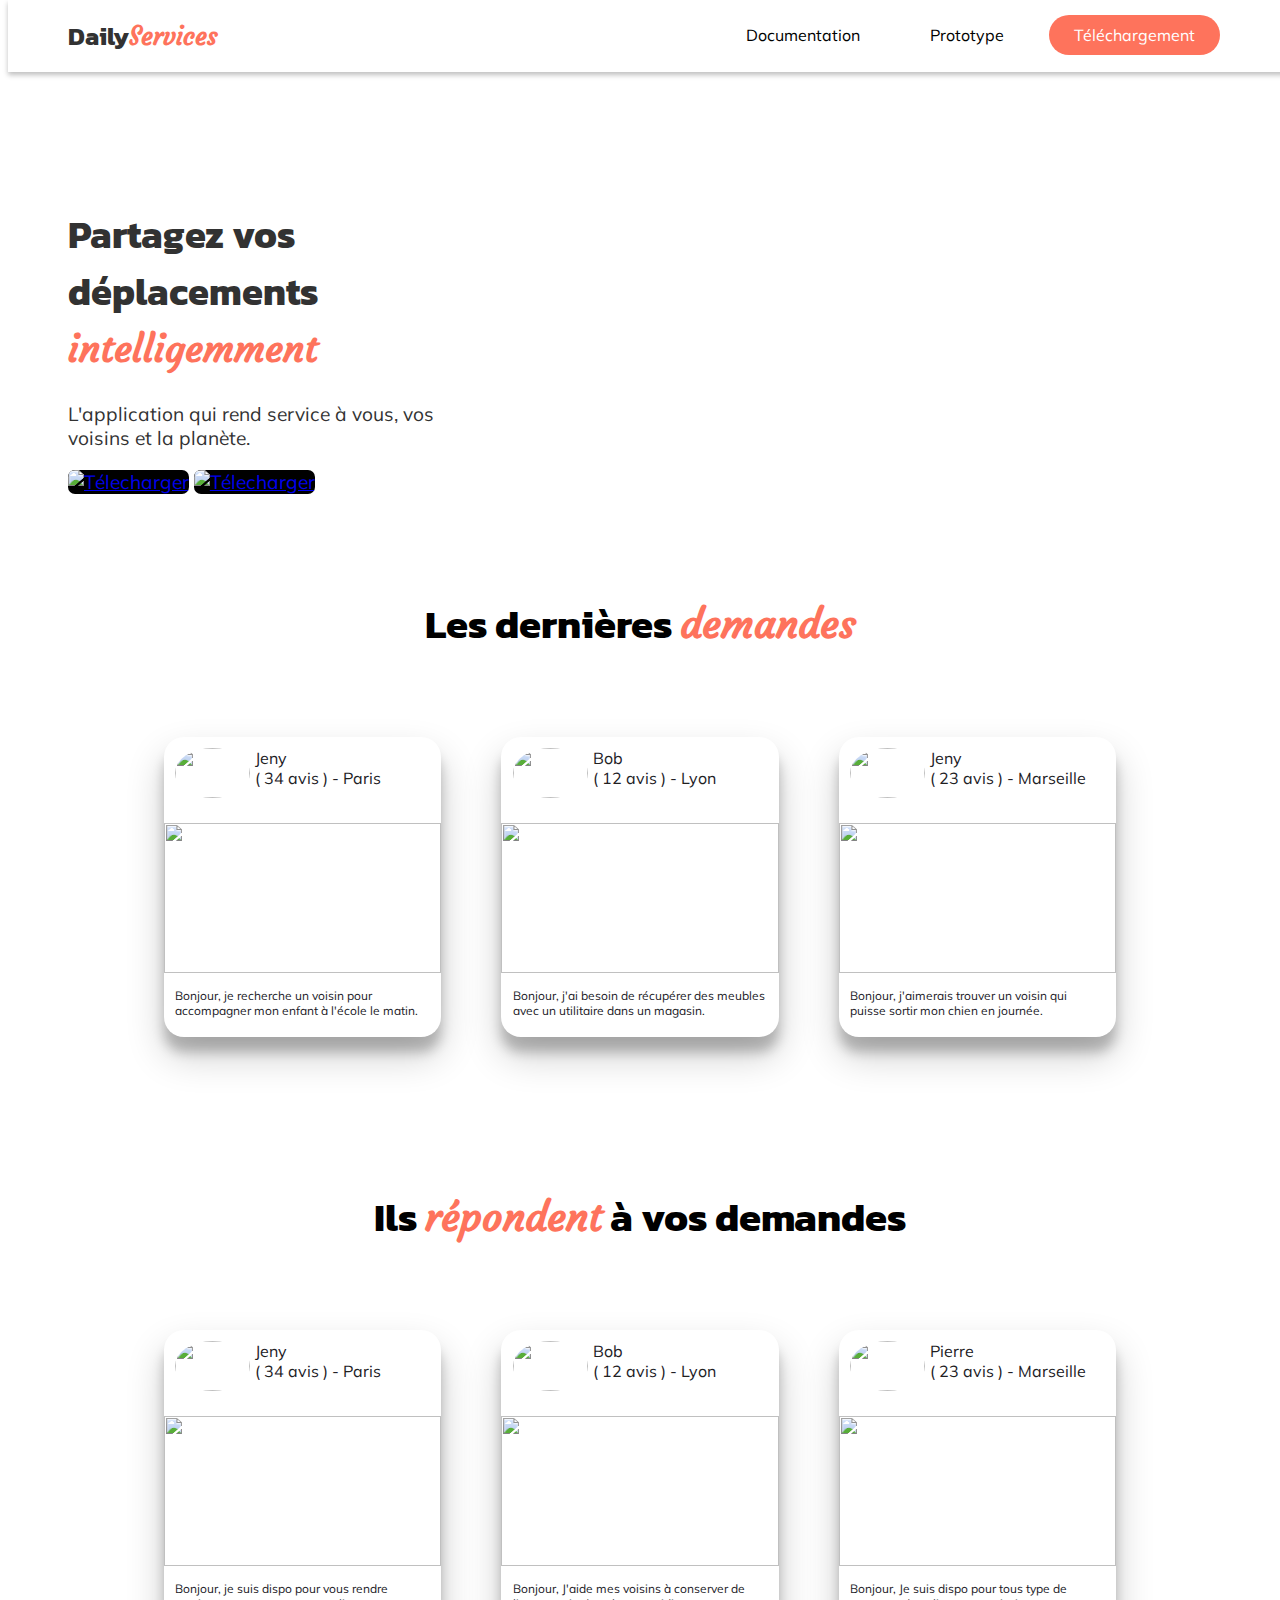
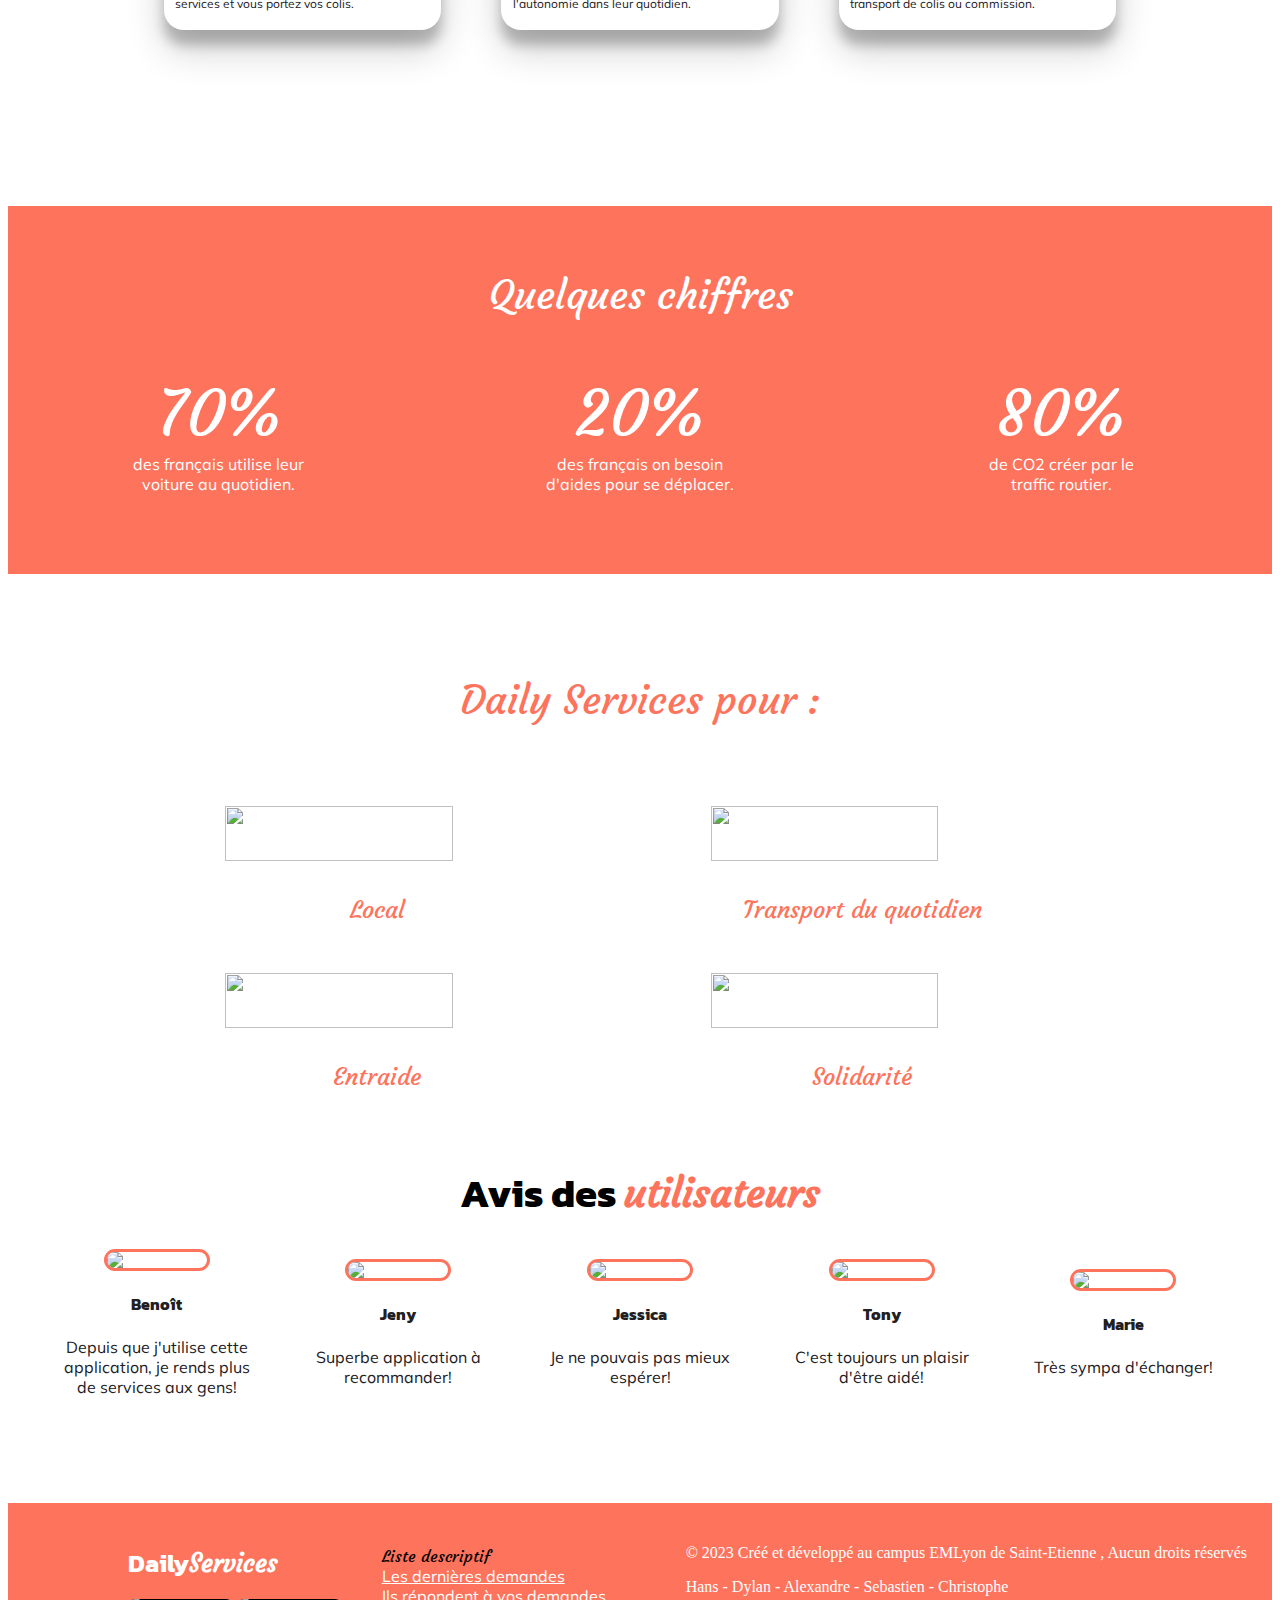
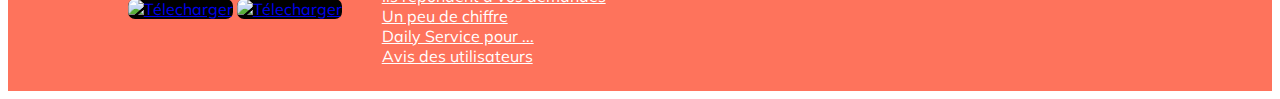
==== index.html @ e2944ffc "🏫🙏 Checkpoint ./index.css:50188835/112 ./index.html:50188835/27" ====
<!--
  Use this file to make your homepage


  To see the result of your doc.html:
  - click on "show live", it opens a new tab with your index.html ( with an url like https://dww-week3.glitch.me/ )
  - add "/doc.html" to the url (-> https://dww-week3.glitch.me/doc.html )

  OR

  Include a link to your documentation page like:
  <a href="doc.html">Link to your documentation</a>
-->

<!DOCTYPE html>
<html lang="fr">
  <head>
    <title>Daily Services Home</title>
    <meta charset="utf-8" />
    <meta http-equiv="X-UA-Compatible" content="IE=edge" />
    <meta name="viewport" content="width=device-width, initial-scale=1" />

    <style>
      @import url("https://fonts.googleapis.com/css2?family=Mulish:wght@300&display=swap");
    </style>
    <style>
      @import url("https://fonts.googleapis.com/css2?family=Courgette&display=swap");
    </style>
    <style>
      @import url("https://fonts.googleapis.com/css2?family=Kanit:wght@300&display=swap");
    </style>
    <link
      rel="stylesheet"
      href="https://cdnjs.cloudflare.com/ajax/libs/font-awesome/6.2.1/css/all.min.css"
      integrity="sha512-MV7K8+y+gLIBoVD59lQIYicR65iaqukzvf/nwasF0nqhPay5w/9lJmVM2hMDcnK1OnMGCdVK+iQrJ7lzPJQd1w=="
      crossorigin="anonymous"
      referrerpolicy="no-referrer"
    />
    <link
      rel="stylesheet"
      href="https://cdnjs.cloudflare.com/ajax/libs/normalize/8.0.0/normalize.min.css"
    />

    <link rel="stylesheet" href="index.css" />
  </head>

  <body>
    <!--header-->
    <header>
      <nav>
        <div class="profile">
          <a href="/index.html" style="text-decoration: none"
            ><h1 style="font-size: 25px">Daily<span>Services</span></h1></a
          >

          <ul class="ulNav">
            <li>
              <a href="/doc.html">Documentation</a>
            </li>
            <li>
              <a
                href="https://www.figma.com/proto/68Yzlzo0kGG8xwgMlSQj3Q/DailyServices---Rasmoquettes?node-id=1429%3A2788&scaling=scale-down&page-id=1427%3A2787"
                >Prototype</a
              >
            </li>
            <li>
              <a
                href="https://play.google.com/store/apps?hl=fr&gl=US"
                class="download"
                >Téléchargement
              </a>
            </li>
          </ul>
        </div>
      </nav>
    </header>
    <!-- Section 1 Présentation Hero  fait par Dylan-->
    <section id="hero">
      <div class="text-hero">
        <h1>Partagez vos déplacements <span>intelligemment</span></h1>
        <p>L'application qui rend service à vous, vos voisins et la planète.</p>

        <a href="https://play.google.com/store/apps?hl=fr&gl=US" class="stores"
          ><img
            src="https://cdn.glitch.global/5575e1a1-f657-4263-85c0-d633ac39a201/app_store_fr.svg?v=1675085943250"
            alt="Télecharger"
        /></a>
        <a href="https://play.google.com/store/apps?hl=fr&gl=US" class="stores"
          ><img
            src="https://cdn.glitch.global/5575e1a1-f657-4263-85c0-d633ac39a201/google_play_fr.svg?v=1675086046990"
            alt="Télecharger"
        /></a>
      </div>
      <img
        src="https://cdn.glitch.global/5575e1a1-f657-4263-85c0-d633ac39a201/7197526.jpg?v=1674660651668"
        class="image-hero"
      />
    </section>

    <div class="content-page">
      <!-- Section demande / reponse fait par --------------------------------------------Hans-->
      <section class="cards" id="section-one">
        <h2>Les dernières <span>demandes</span></h2>

        <div class="container">
          <article>
            <div class="profil">
              <div class="photo">
                <img
                  src="https://cdn.glitch.global/5575e1a1-f657-4263-85c0-d633ac39a201/avatacxxccr.png?v=1674590932626"
                />
              </div>

              <div class="avis">
                <p>Jeny</p>
                <div>
                  <i class="fa-solid fa-star"></i>
                  <i class="fa-solid fa-star"></i>
                  <i class="fa-solid fa-star"></i>
                  <i class="fa-solid fa-star"></i>
                  <i class="fa-solid fa-star-half-stroke"></i>
                </div>
                <p>( 34 avis ) - Paris</p>
              </div>
            </div>
            <div class="image">
              <img
                src="https://cdn.glitch.global/5575e1a1-f657-4263-85c0-d633ac39a201/christian-bowen-3JqVQsShG28-unsplash.jpg?v=1674571452175"
              />
              <p>
                Bonjour, je recherche un voisin pour accompagner mon enfant à
                l'école le matin.
              </p>
            </div>
          </article>

          <article>
            <div class="profil">
              <div class="photo">
                <img
                  src="https://cdn.glitch.global/5575e1a1-f657-4263-85c0-d633ac39a201/avac%20ctar.png?v=1674590092100"
                />
              </div>

              <div class="avis">
                <p>Bob</p>
                <div>
                  <i class="fa-solid fa-star"></i>
                  <i class="fa-solid fa-star"></i>
                  <i class="fa-solid fa-star"></i>
                  <i class="fa-solid fa-star"></i>
                  <i class="fa-solid fa-star-half-stroke"></i>
                </div>
                <p>( 12 avis ) - Lyon</p>
              </div>
            </div>
            <div class="image">
              <img
                src="https://cdn.glitch.global/5575e1a1-f657-4263-85c0-d633ac39a201/prime-press-photo-3q0kuKG5HfM-unsplash.jpg?v=1674571508155"
              />
              <p>
                Bonjour, j'ai besoin de récupérer des meubles avec un utilitaire
                dans un magasin.
              </p>
            </div>
          </article>

          <article>
            <div class="profil">
              <div class="photo">
                <img
                  src="https://cdn.glitch.global/5575e1a1-f657-4263-85c0-d633ac39a201/xcxcx.png?v=1674590176650"
                />
              </div>
              <div class="avis">
                <p>Jeny</p>
                <div>
                  <i class="fa-solid fa-star"></i>
                  <i class="fa-solid fa-star"></i>
                  <i class="fa-solid fa-star"></i>
                  <i class="fa-solid fa-star"></i>
                  <i class="fa-solid fa-star-half-stroke"></i>
                </div>
                <p>( 23 avis ) - Marseille</p>
              </div>
            </div>
            <div class="image">
              <img
                src="https://cdn.glitch.global/5575e1a1-f657-4263-85c0-d633ac39a201/robert-eklund-dv_R483YAQs-unsplash.jpg?v=1674651016677"
              />
              <p>
                Bonjour, j'aimerais trouver un voisin qui puisse sortir mon
                chien en journée.
              </p>
            </div>
          </article>
        </div>
      </section>
      <section class="cards" id="section-two">
        <h2>Ils <span>répondent</span> à vos demandes</h2>

        <div class="container">
          <article>
            <div class="profil">
              <div class="photo">
                <img
                  src="https://cdn.glitch.global/5575e1a1-f657-4263-85c0-d633ac39a201/avatar.png?v=1674590118182"
                />
              </div>

              <div class="avis">
                <p>Jeny</p>
                <div>
                  <i class="fa-solid fa-star"></i>
                  <i class="fa-solid fa-star"></i>
                  <i class="fa-solid fa-star"></i>
                  <i class="fa-solid fa-star"></i>
                  <i class="fa-solid fa-star-half-stroke"></i>
                </div>
                <p>( 34 avis ) - Paris</p>
              </div>
            </div>
            <div class="image">
              <img
                src="https://cdn.glitch.global/5575e1a1-f657-4263-85c0-d633ac39a201/victoria-kubiaki-t0Aio60jD4Q-unsplash.jpg?v=1674571812644"
              />
              <p>
                Bonjour, je suis dispo pour vous rendre services et vous portez
                vos colis.
              </p>
            </div>
          </article>

          <article>
            <div class="profil">
              <div class="photo">
                <img
                  src="https://cdn.glitch.global/5575e1a1-f657-4263-85c0-d633ac39a201/xcxcxccx.png?v=1674590094779"
                />
              </div>

              <div class="avis">
                <p>Bob</p>
                <div>
                  <i class="fa-solid fa-star"></i>
                  <i class="fa-solid fa-star"></i>
                  <i class="fa-solid fa-star"></i>
                  <i class="fa-solid fa-star"></i>
                  <i class="fa-solid fa-star-half-stroke"></i>
                </div>
                <p>( 12 avis ) - Lyon</p>
              </div>
            </div>
            <div class="image">
              <img
                src="https://cdn.glitch.global/5575e1a1-f657-4263-85c0-d633ac39a201/georg-arthur-pflueger-TeWwYARfcM4-unsplash.jpg?v=1674571474005"
              />
              <p>
                Bonjour, J'aide mes voisins à conserver de l'autonomie dans leur
                quotidien.
              </p>
            </div>
          </article>

          <article>
            <div class="profil">
              <div class="photo">
                <img
                  src="https://cdn.glitch.global/5575e1a1-f657-4263-85c0-d633ac39a201/avatqqar.png?v=1674573005610"
                />
              </div>
              <div class="avis">
                <p>Pierre</p>
                <div>
                  <i class="fa-solid fa-star"></i>
                  <i class="fa-solid fa-star"></i>
                  <i class="fa-solid fa-star"></i>
                  <i class="fa-solid fa-star"></i>
                  <i class="fa-solid fa-star-half-stroke"></i>
                </div>
                <p>( 23 avis ) - Marseille</p>
              </div>
            </div>
            <div class="image">
              <img
                src="https://cdn.glitch.global/5575e1a1-f657-4263-85c0-d633ac39a201/alexander-simonsen-44al1GlFVxo-unsplash.jpg?v=1674571465936"
              />
              <p>
                Bonjour, Je suis dispo pour tous type de transport de colis ou
                commission.
              </p>
            </div>
          </article>
        </div>
      </section>
    </div>
    <!-- Section demande / reponse fait par --------------------------------------------Hans-->
    <!-------------------------------  section  Alexandre ------------------------------------------->
     <section id="chiffre" class="chiffre1">
      <span class="spanCourgette">Quelques chiffres</span>
      <div>
        <article class="article articleVoiture">
          <p class="paraAlex">
            <span class="spanNumber">70%</span><br />
            des français utilise leur voiture au quotidien.
          </p>
        </article>
        <article class="article articleAide">
          <p class="paraAlex2">
            <span class="spanNumber">20%</span><br />des français on besoin
            d'aides pour se déplacer.
          </p>
        </article>
        <article class="article articlePollution">
          <p class="paraAlex3">
            <span class="spanNumber"> 80%</span><br />de CO2 créer par le
            traffic routier.
          </p>
        </article>
      </div>
    </section>
   
    <div class="content-page">
       <section id="benefice">
        <span class="dailyServicePour">Daily Services pour :</span>
        
            <article class="beneArticle localArticle">
                <img
                  class="local"
                  src="https://cdn.glitch.global/5575e1a1-f657-4263-85c0-d633ac39a201/undraw_small_town_re_7mcn.svg?v=1675088574273"
                />
                <span class="spanCourgette2">Local</span>
              </article>
          
         
          <article class="beneArticle covoitArticle">
            <img
              class="deplacement"
              src="https://cdn.glitch.global/5575e1a1-f657-4263-85c0-d633ac39a201/undraw_delivery_truck_vt6p.svg?v=1675088576509"
            />
            <span class="spanCourgette2">Transport du quotidien</span>
          </article>

          <article class="beneArticle entraideArticle">
              <img
                class="entraide"
                src="https://cdn.glitch.global/5575e1a1-f657-4263-85c0-d633ac39a201/undraw_collaborators_re_hont.svg?v=1675088567354"
              />
              <span class="spanCourgette2">Entraide</span>
            </article>
          <article class="beneArticle jspArticle">
            <img
              class="solidarite"
              src="https://cdn.glitch.global/5575e1a1-f657-4263-85c0-d633ac39a201/undraw_family_vg76.svg?v=1675088579938"
            />
            <span class="spanCourgette2 solidarity">Solidarité</span>
          </article>
     
          
      </section>
    </div>
      <!--  <div class="chiffre">
        <ul class="slider">
          <li class="item_actif">
            <figure class="chiffre">
              <p class="porcentage7">70%<br>Nombre d'adulte français qui utilise leur voiture au quotidien.
        </p>
              <figcaption>
                <div class="items">
        
        
                </div></figcaption>
            </figure>
          </li>
          <article>
          <li>
            <figure>
              <p class="pourcentage2">20%</p>
              <figcaption>
                <div class="items">
         <p>Français adulte on besoin<br> d'aides pour ce déplacer</p>
                </div></figcaption>
            </figure>
          </li>
          </article>
          <li>
            <figure>
             <p class="pourcentage8">80%</p>
              <figcaption>
                <div class="items">
        <p>Pourcentage du gaz à effet de serre<br> créer par le traffic routier.</p>
                </div></figcaption>
            </figure>
          </li>
        </ul>
      </div>    -->

      <!------------------------------- The End of the section Alexandre -------------------------------------->

      <!-- Section avis utilisateur fait part sebastien-->
      <section id="avisUtilisateurs" class="cards">
        <h2 style="margin: auto">Avis des <span>utilisateurs</span></h2>
        <article style="display: flex; justify-content: center">
          <div class="taille">
            <img
              style="
                border: 3px solid var(--color-1);
                display: block;
                margin: auto;
                border-radius: 100px;
                width: 100px;
              "
              src="https://secure.gravatar.com/avatar/ec4eb658d2496583c0018b5dcde26e34?s=200&d=mm&r=g"
            />
            <h4>Benoît</h4>
            <div style="display: inline">
              <i class="fa-regular fa-star"></i>
              <i class="fa-regular fa-star"></i>
              <i class="fa-regular fa-star"></i>
              <i class="fa-regular fa-star"></i>
              <i class="fa-regular fa-star"></i>
            </div>
            <p>
              Depuis que j'utilise cette application, je rends plus de services
              aux gens!
            </p>
          </div>

          <div class="taille">
            <img
              style="
                border: 3px solid var(--color-1);
                display: block;
                margin: auto;
                border-radius: 100px;
                width: 100px;
              "
              src="https://cdn.glitch.global/5575e1a1-f657-4263-85c0-d633ac39a201/elma-meling-large.jpg?v=1674638325696"
            />
            <!-- sebastien: les balises i sont des font awesome pour faire les étoiles-->

            <h4>Jeny</h4>
            <div style="display: inline">
              <i class="fa-solid fa-star"></i>
              <i class="fa-solid fa-star"></i>
              <i class="fa-solid fa-star"></i>
              <i class="fa-solid fa-star"></i>
              <i class="fa-solid fa-star"></i>
            </div>
            <p>Superbe application à recommander!</p>
          </div>

          <div class="taille">
            <img
              style="
                border: 3px solid var(--color-1);
                display: block;
                margin: auto;
                border-radius: 100px;
                width: 100px;
              "
              src="https://cdn.glitch.global/5575e1a1-f657-4263-85c0-d633ac39a201/oflia-viana-large.jpg?v=1674638321803"
            />

            <h4>Jessica</h4>
            <div style="display: inline">
              <i class="fa-solid fa-star"></i>
              <i class="fa-solid fa-star"></i>
              <i class="fa-solid fa-star"></i>
              <i class="fa-solid fa-star"></i>
              <i class="fa-solid fa-star-half-stroke"></i>
            </div>
            <p>Je ne pouvais pas mieux espérer!</p>
          </div>

          <div class="taille">
            <img
              style="
                border: 3px solid var(--color-1);
                display: block;
                margin: auto;
                border-radius: 100px;
                width: 100px;
              "
              src="https://cdn.glitch.global/5575e1a1-f657-4263-85c0-d633ac39a201/bill-chapman-large.jpg?v=1674638310002"
            />

            <h4>Tony</h4>
            <div style="display: inline">
              <i class="fa-solid fa-star"></i>
              <i class="fa-solid fa-star"></i>
              <i class="fa-solid fa-star"></i>
              <i class="fa-solid fa-star"></i>
              <i class="fa-solid fa-star-half-stroke"></i>
            </div>

            <p>C'est toujours un plaisir d'être aidé!</p>
          </div>

          <div class="taille">
            <img
              style="
                border: 3px solid var(--color-1);
                display: block;
                margin: auto;
                border-radius: 100px;
                width: 100px;
              "
              src="https://cdn.glitch.global/5575e1a1-f657-4263-85c0-d633ac39a201/andrea-mller-large.jpg?v=1674638332615"
            />

            <h4>Marie</h4>
            <div style="display: inline">
              <i class="fa-solid fa-star"></i>
              <i class="fa-solid fa-star"></i>
              <i class="fa-solid fa-star"></i>
              <i class="fa-solid fa-star"></i>
              <i class="fa-regular fa-star"></i>
            </div>

            <p>Très sympa d'échanger!</p>
          </div>
        </article>
      </section>
    
    <!---------------------------fin----------------->
    <!-- Footer ------------------------------------------------------------------Christophe-->

    <footer>
      <div class="box">
        <h1 style="font-size: 25px">Daily<span style="color:white;">Services</span></h1>
        <p>
          <a
            href="https://play.google.com/store/apps?hl=fr&gl=US"
            class="stores"
            ><img
              src="https://cdn.glitch.global/5575e1a1-f657-4263-85c0-d633ac39a201/app_store_fr.svg?v=1675085943250"
              alt="Télecharger"
          /></a>
          <a
            href="https://play.google.com/store/apps?hl=fr&gl=US"
            class="stores"
            ><img
              src="https://cdn.glitch.global/5575e1a1-f657-4263-85c0-d633ac39a201/google_play_fr.svg?v=1675086046990"
              alt="Télecharger"
          /></a>
        </p>
      </div>
      <div class="box">
        <ul class="list-footer">
          <li><span style="color: black">Liste descriptif</span></li>
          <a href="#section-one"><li>Les dernières demandes</li></a>
          <a href="#section-two"><li>Ils répondent à vos demandes</li></a>
          <a href="#chiffre"><li>Un peu de chiffre</li></a>
          <a href="#benefice"><li>Daily Service pour ...</li></a>
          <a href="#avisUtilisateurs"><li>Avis des utilisateurs</li></a>
        </ul>
      </div>
      <div class="box">
        <ul>
          <li style="text-align: right">
            © 2023 Créé et développé au campus EMLyon de Saint-Etienne , Aucun
            droits réservés
          </li>
        </ul>
        <ul>
          <li>Hans - Dylan - Alexandre - Sebastien - Christophe</li>
          <ul />
        </ul>
      </div>
    </footer>
  </body>
</html>
---- index.css ----
/* --------------------------------------------------------- Element design */

:root {
  --font-1: "Mulish", sans-serif; /* Texte*/
  --font-2: "Kanit", sans-serif; /* Title*/
  --font-3: "Courgette", cursive; /* Span*/

  --color-1: #fe735c; /* rose */
  --color-2: #dcdcf4; /* Gris */
  --color-3: #ffffff; /* Blanc */
  --color-4: #21201f; /* Noir */
}

/*--------------------------------------------------------------------------------Dylan Header et HERO --------*/

span {
  font-family: var(--font-3);
  color: var(--color-1);
}

p,
a {
  font-family: var(--font-1);
}
h1,
h2,
h3,
h4,
h5,
h6 {
  font-family: var(--font-2);
}

h2 {
  font-size: 2.5em;
}

/*---------------------------------------------------------------------------------------------Font--------*/

header {
  display: flex;
  z-index: 10;
  box-shadow: 0px 3px 5px rgb(0, 0, 0, 0.25);
  position: fixed;
  top: 0px;
  width: 100%;
}
nav {
  display: flex;
  width: 100%;
  text-align: center;
  flex-wrap: wrap;
  justify-content: space-between;
  align-items: center;
  background-color: white;
}
.profile {
  display: flex;
  align-items: center;
}
.profile h1 {
  font-weight: bold;
  margin-left: 60px;
  color: rgb(50, 50, 50, 1);
  text-decoration: none;
}
li a {
  color: black;
  background-color: white;
  padding: 10px 25px;
  border-radius: 30px;
  text-decoration: none;
}
li a:hover {
  color: var(--color-1);
}
.download {
  color: white;
  transition: all 0.2s ease-out;
  background-color: var(--color-1);
  padding: 10px 25px;
  border-radius: 30px;
  text-decoration: none;
}
.download:hover {
  color: white;
  background-color: var(--color-1);
  opacity: 0.9;
  padding: 10px 25px;
  border-radius: 30px;
  text-decoration: none;
  box-shadow: 0px 4px 6px rgb(0, 0, 0, 0.3);
}
.stores img {
  background: black;
  border-radius: 7px;
  transition: all 0.2s ease-out;
  height: 46px;
}
.stores img:hover {
  background: var(--color-1);
}

p .stores img:hover {
  background: gray;
}

ul {
  display: flex;
  list-style: none;
}
.ulNav {
  display: flex;
  justify-content: space-around;
  margin-left: 453px;
  margin-top: 15px;
}
.ulNav li {
  float: right;
  margin: 10px;
}
#hero {
  display: flex;
  flex-direction: row;
  width: 100%;
  margin-top: 30px;
  text-align: left;
}
#hero .image-hero {
  width: 70%;
}
#hero .text-hero {
  color: rgb(50, 50, 50, 1);
  padding: 150px 30px 0px 60px;
  text-align: left;
  font-size: 1.2em;
  width: 40%;
}
.list-footer {
  list-style: square;
  display: inline;
  text-align: left;
}

.content-page {
  margin: 0 10% 0 10%;
}

/*------------------------CSS SECTION Hans-----------------------*/

.cards {
  margin-top: 100px;
  text-align: center;
}

.container {
  display: flex;
  width: 100%;
  justify-content: space-evenly;
  padding: 50px 0px 50px 0px;
  background-color: var(--color-3);
}

.container article {
  width: 33%;
  background-color: var(--color-3);
  border-radius: 3px;
  height: 300px;
  color: var(--color-4);
  box-shadow: rgba(0, 0, 0, 0.2) 0px 19px 38px,
    rgba(0, 0, 0, 0.22) 0px 15px 12px;
  margin: 0px 30px 0px 30px;
  -webkit-transform: scale(1);
  transform: scale(1);
  -webkit-transition: 0.3s ease-in-out;
  transition: 0.3s ease-in-out;
  z-index: 0;
  border-radius: 20px;
  text-align: left;
}

.container article:hover {
  -webkit-transform: scale(1.3);
  transform: scale(1.2);
  z-index: 0;
}

i {
  color: gold;
}

.profil img {
  width: 75px;
  height: 50px;
  border-radius: 100%;
}

.image img {
  width: 100%;
  height: 150px;
  object-fit: cover;
}

.profil {
  display: flex;
  margin: 4% 4% 4% 4%;
}

.image p {
  margin: 4% 4% 4% 4%;
}
.avis p {
  margin: 0px 5px 0px 5px;
}

.image {
  font-size: 12px;
  padding-top: 10px;
}

/*------------------------ THE END CSS SECTION hans-----------------------*/

/*------------------------CSS SECTION Alexandre-----------------------*/

#chiffre {
  background-color: #fe735c;
}
.spanCourgette {
  display: flex;
  justify-content: center;
  color: white;
  font-size: 2.5em;
  margin-bottom: 3%;
}
.chiffre1 {
  margin-top: 10%;
  padding: 5% 0 5% 0;
}
#chiffre div {
  width: 100%;
  display: flex;
  flex-wrap: wrap;
  justify-content: space-around;
}
.article {
  width: 15%;
  border-radius: 3px;
  color: var(--color-3);
  display: flex;
  text-align: center;
}
.spanNumber {
  font-size: 4rem;
  color: white;
}
.spanCourgette2 {
  display: flex;
  justify-content: center;
  color: var(--color-1);
  font-size: 12px;
  margin-bottom: 3%;
}

.dailyServicePour {
  color: var(--color-1);
  margin-top: 10%;
  font-size: 2.5em;
  margin-bottom:4%;
  width:100%;
  text-align:center;
}

#benefice {
display: flex;
flex-wrap: wrap;
}




.beneArticle {
  width: 40%;
  background-color: var(--color-3);
  border-radius: 10px;
  color: var(--color-3);
  padding: 4%;
  justify-content: center;
  display: flex;
  flex-wrap:wrap;
}

.beneArticle span {
  font-size: 1.5em;
  margin-top:5%;
  width:100%;
  text-align:center;
}

.beneArticle img {width:75%;}

#benefice p {
  display: flex;
  justify-content: center;
}
.local {
  width: 80%;
  height: 80%;
}
.deplacement {
  width: 80%;
  height: 80%;
}
.entraide {
  width: 80%;
  height: 80%;
}

.solidarite {
  width: 80%;
  height: 80%;
}
.solidarity{
text-align: center;

}


/*------------------------ THE END CSS SECTION Alexandre-----------------------*/

/*----------------------------------Avis Utilisateur fait par sebastien--------*/

.taille {
  /*background-color:white;*/
  margin: 10px;
  flex-direction: column;
  text-align: center;
  padding: 1rem;
  color: var(--color-4);
  align-content: center;
  width: 15%;
  /*box-shadow:0px 2px 10px #c1c1c1;*/
  -webkit-transform: scale(1);
  transform: scale(1);
  -webkit-transition: 0.3s ease-in-out;
  transition: 0.3s ease-in-out;
  z-index: 0;
}
.taille:hover {
  -webkit-transform: scale(1.3);
  transform: scale(1.2);
  z-index: 0;
}

#avisUtilisateurs {
  margin-bottom: 5%;
  display: flex;
  flex-wrap: wrap;
  margin-top: 5%;
}

#avisUtilisateurs h3 {
  width: 100%;
  font-size: 4.2rem;
  text-align: center;
}
/*-------------------------------------------------------------------------------------Avis Utilisateur--------*/

/*-------------------------------------------------------------------------------------Footer--------*/
footer {
  padding: 5px 5px;
  color: var(--color-3);
  background-color: var(--color-1);
  display: flex;
  justify-content: right;
}
.border {
  justify-content: flex-start;
  display: flex;
  margin-top: 20px;
}

.box {
  justify-content: center;
  padding: 20px;
}
.box ul {
  list-style: none;
  color: white;
  text-decoration: none;
}
.box ul a {
  color: white;
}
.box ul a:hover {
  color: black;
}
/*-------------------------------------------------------------------------------------AFooter--------*/
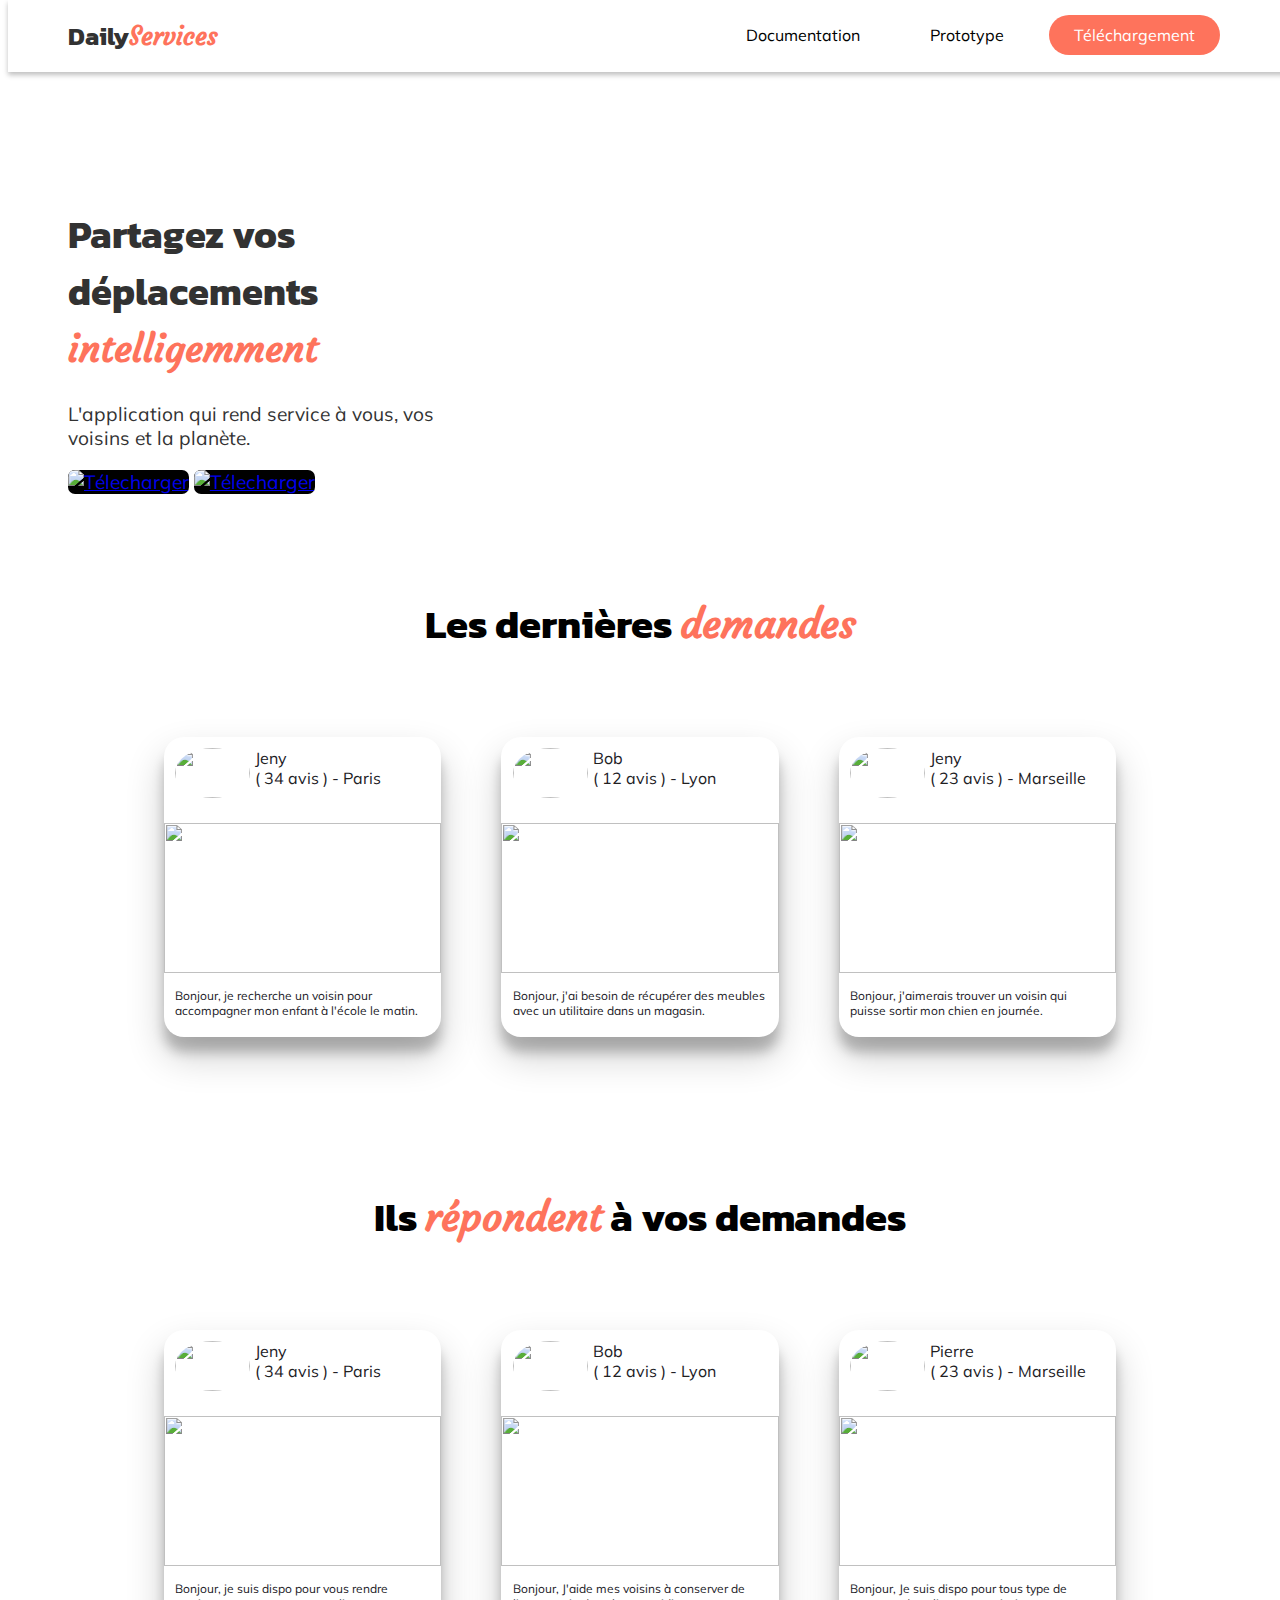
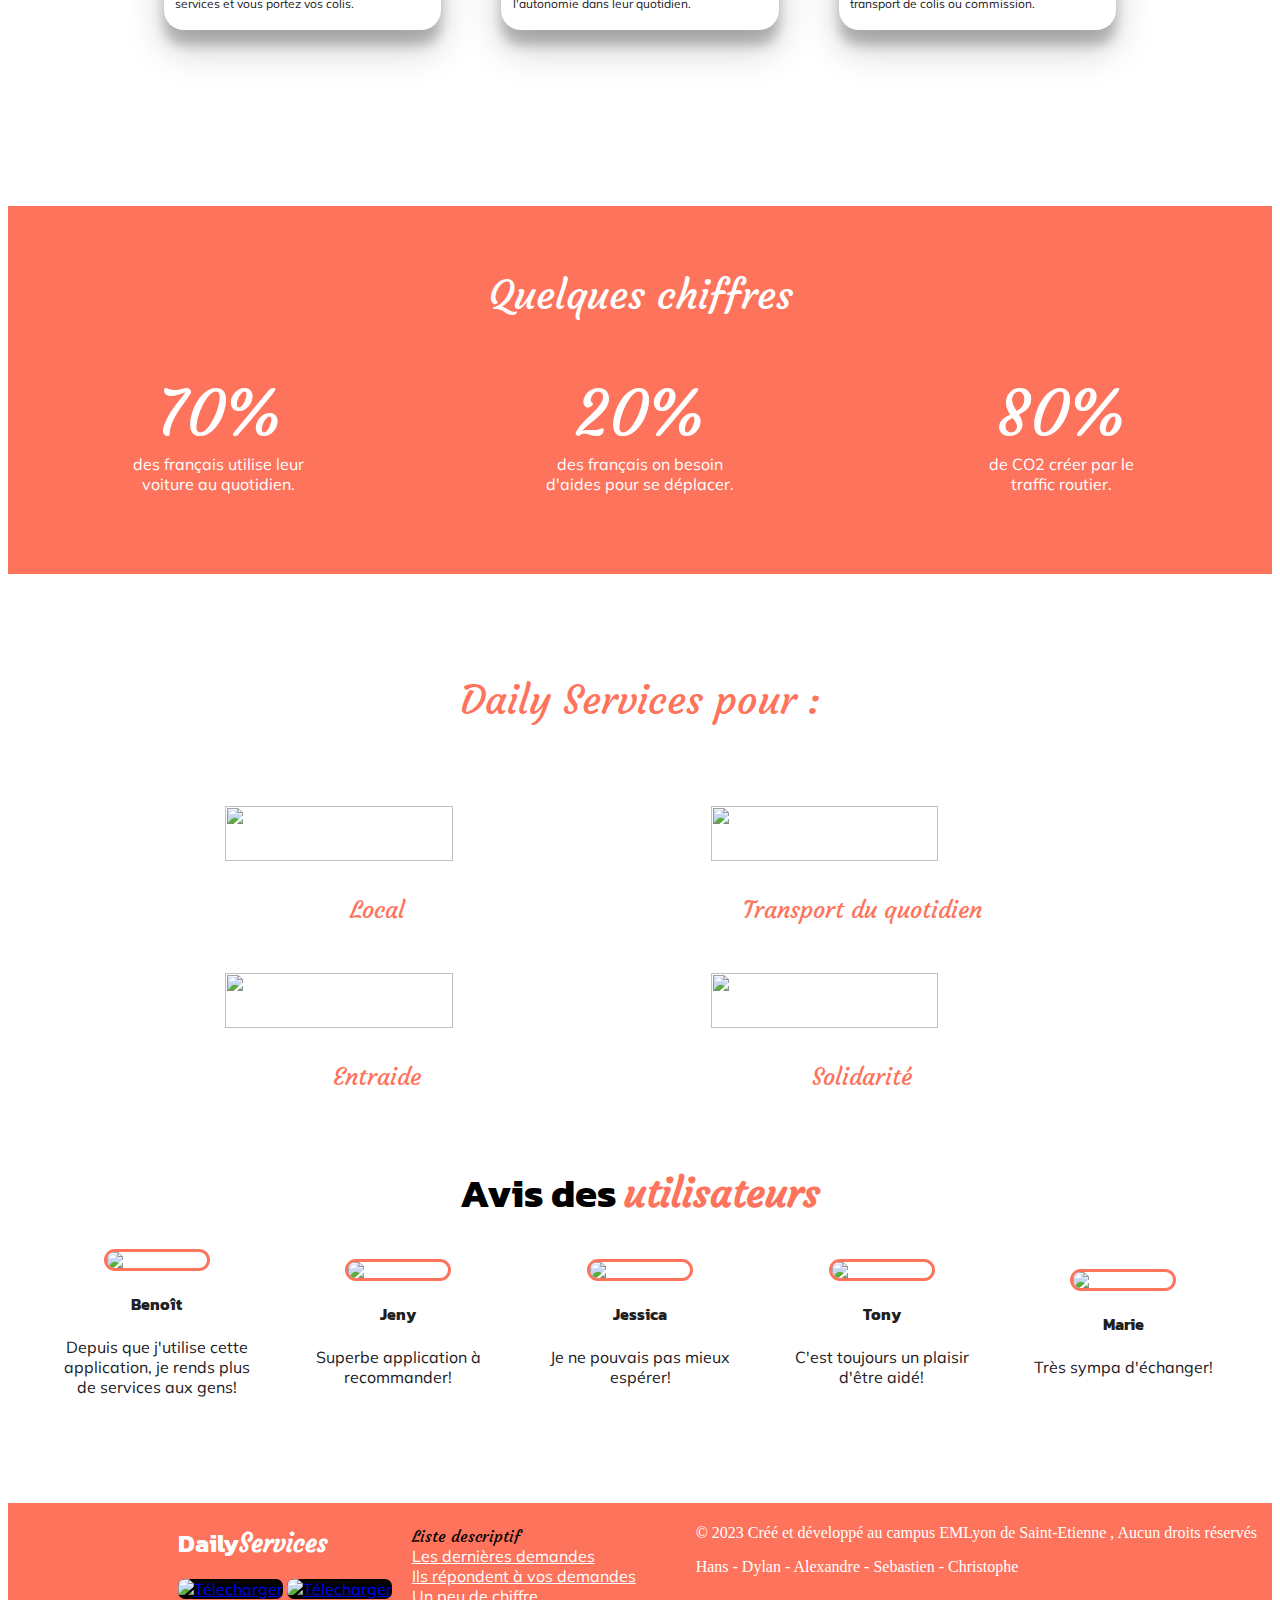
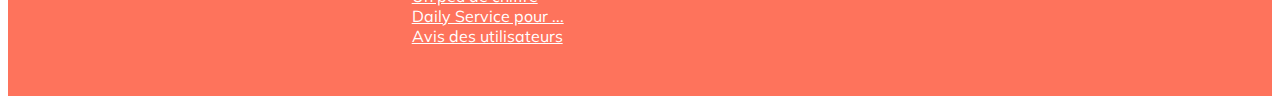
==== commit a018557e: "🎸👰 Checkpoint ./index.html:50188835/38 ./index.css:50188835/28" ====
--- a/index.html
+++ b/index.html
@@ -528,7 +528,7 @@
 
     <footer>
       <div class="box">
-        <h1 style="font-size: 25px">Daily<span style="color:white;">Services</span></h1>
+        <h1 style="font-size:25px;">Daily<span style="color:white;">Services</span></h1>
         <p>
           <a
             href="https://play.google.com/store/apps?hl=fr&gl=US"
--- a/index.css
+++ b/index.css
@@ -368,6 +368,7 @@
 /*-------------------------------------------------------------------------------------Footer--------*/
 footer {
   padding: 5px 5px;
+  padding-bottom:50px;
   color: var(--color-3);
   background-color: var(--color-1);
   display: flex;
@@ -381,7 +382,7 @@
 
 .box {
   justify-content: center;
-  padding: 20px;
+  padding:0px 10px;
 }
 .box ul {
   list-style: none;
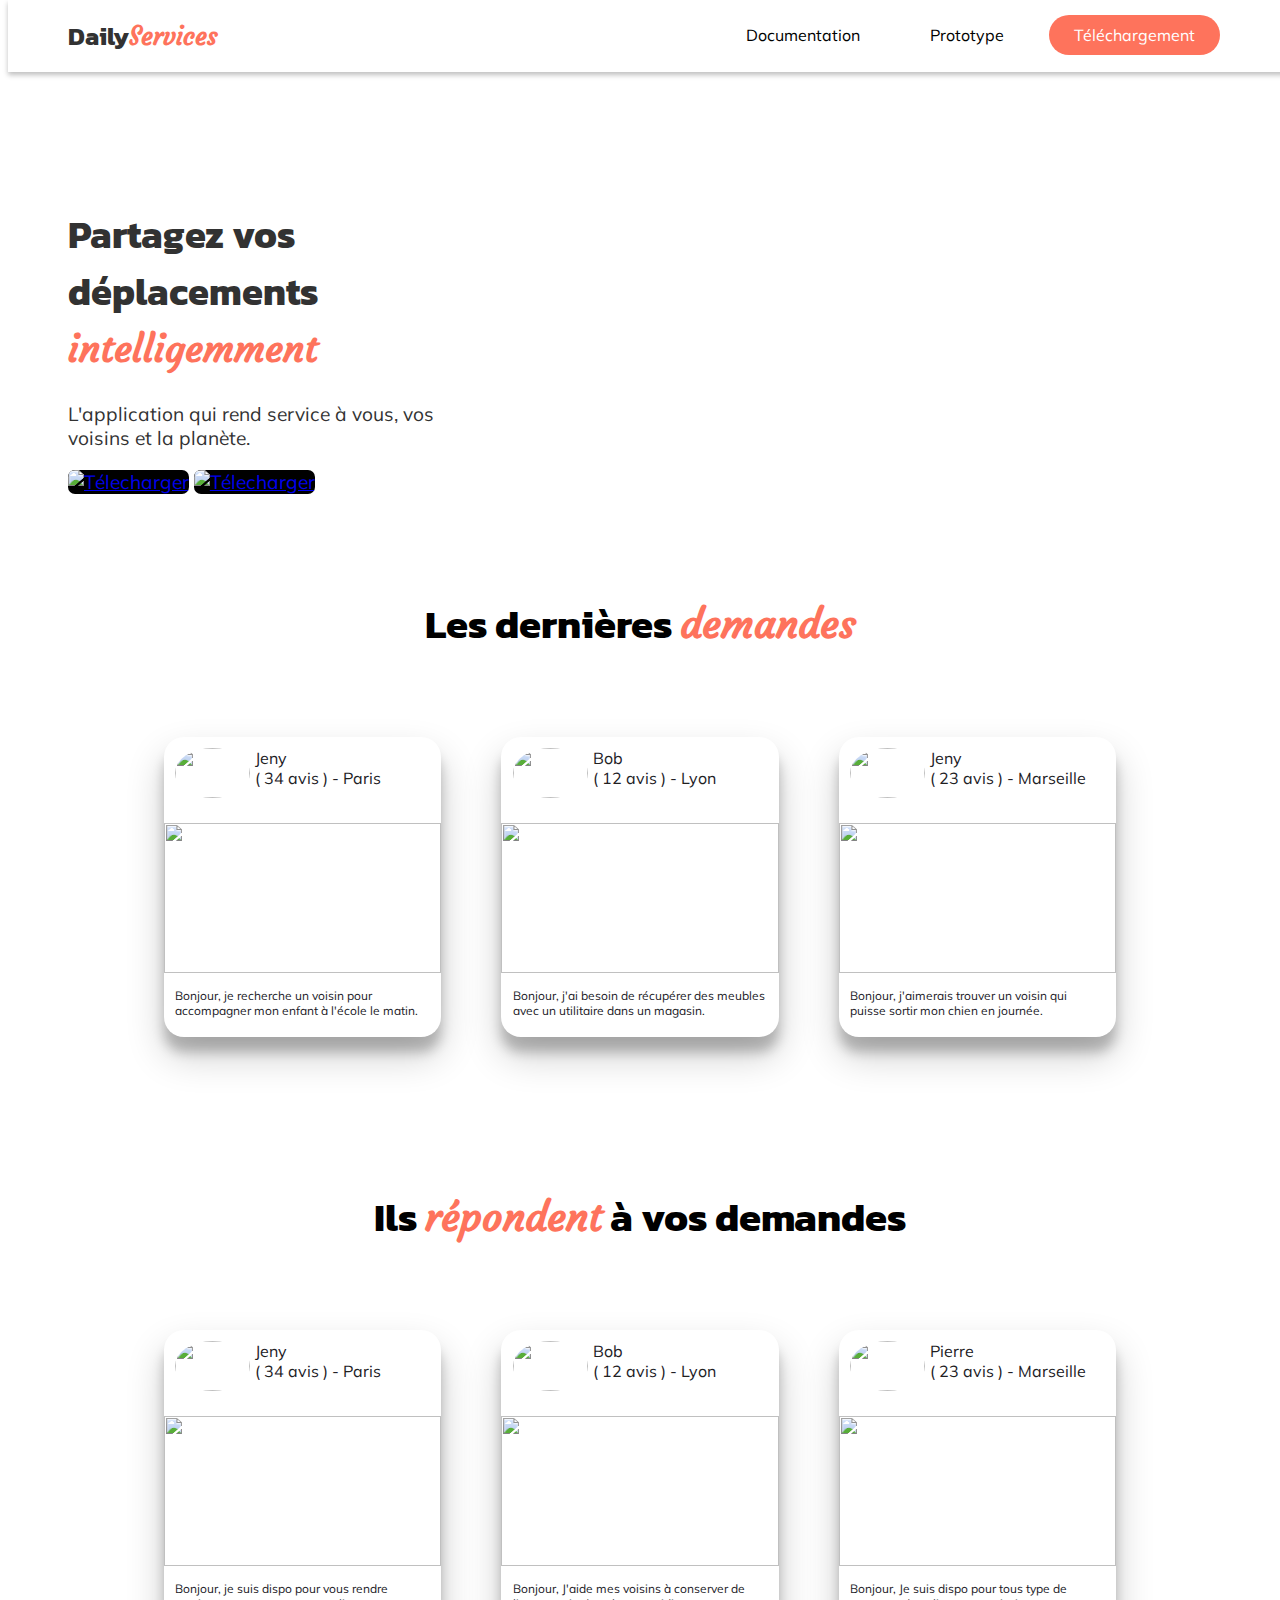
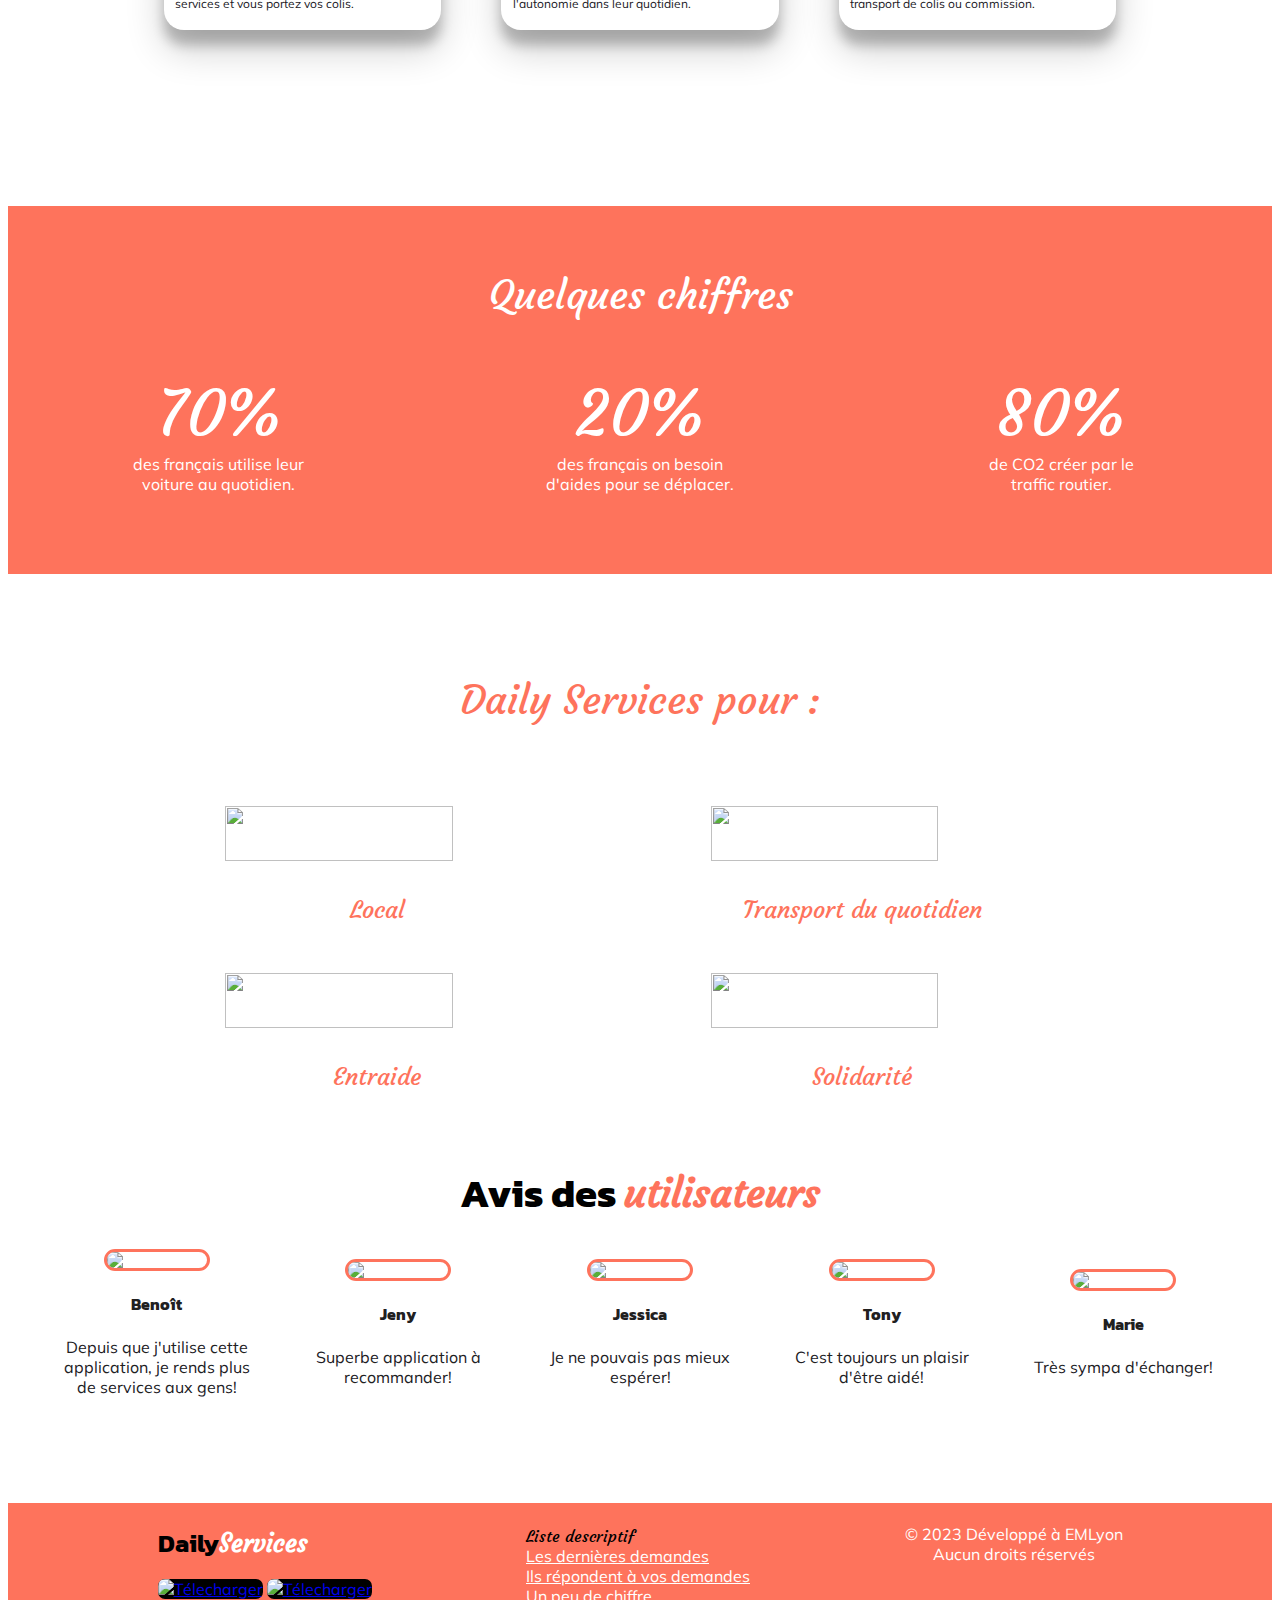
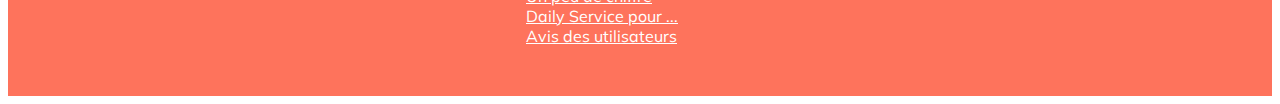
==== commit 230da32f: "🌽🌥 Checkpoint ./index.html:50188835/1019 ./index.css:50188835/68" ====
--- a/index.html
+++ b/index.html
@@ -59,7 +59,7 @@
             </li>
             <li>
               <a
-                href="https://www.figma.com/proto/68Yzlzo0kGG8xwgMlSQj3Q/DailyServices---Rasmoquettes?node-id=1429%3A2788&scaling=scale-down&page-id=1427%3A2787"
+                href="https://www.figma.com/proto/68Yzlzo0kGG8xwgMlSQj3Q/DailyServices---Rasmoquettes?node-id=1627%3A4112&scaling=scale-down&page-id=1627%3A3549&starting-point-node-id=1627%3A3753"
                 >Prototype</a
               >
             </li>
@@ -557,16 +557,9 @@
         </ul>
       </div>
       <div class="box">
-        <ul>
-          <li style="text-align: right">
-            © 2023 Créé et développé au campus EMLyon de Saint-Etienne , Aucun
-            droits réservés
-          </li>
-        </ul>
-        <ul>
-          <li>Hans - Dylan - Alexandre - Sebastien - Christophe</li>
-          <ul />
-        </ul>
+        <p style="color:white;text-align:center;">
+            © 2023 Développé à EMLyon<br/>Aucun droits réservés
+        </p>
       </div>
     </footer>
   </body>
--- a/index.css
+++ b/index.css
@@ -369,10 +369,9 @@
 footer {
   padding: 5px 5px;
   padding-bottom:50px;
-  color: var(--color-3);
   background-color: var(--color-1);
   display: flex;
-  justify-content: right;
+  justify-content: space-evenly;
 }
 .border {
   justify-content: flex-start;
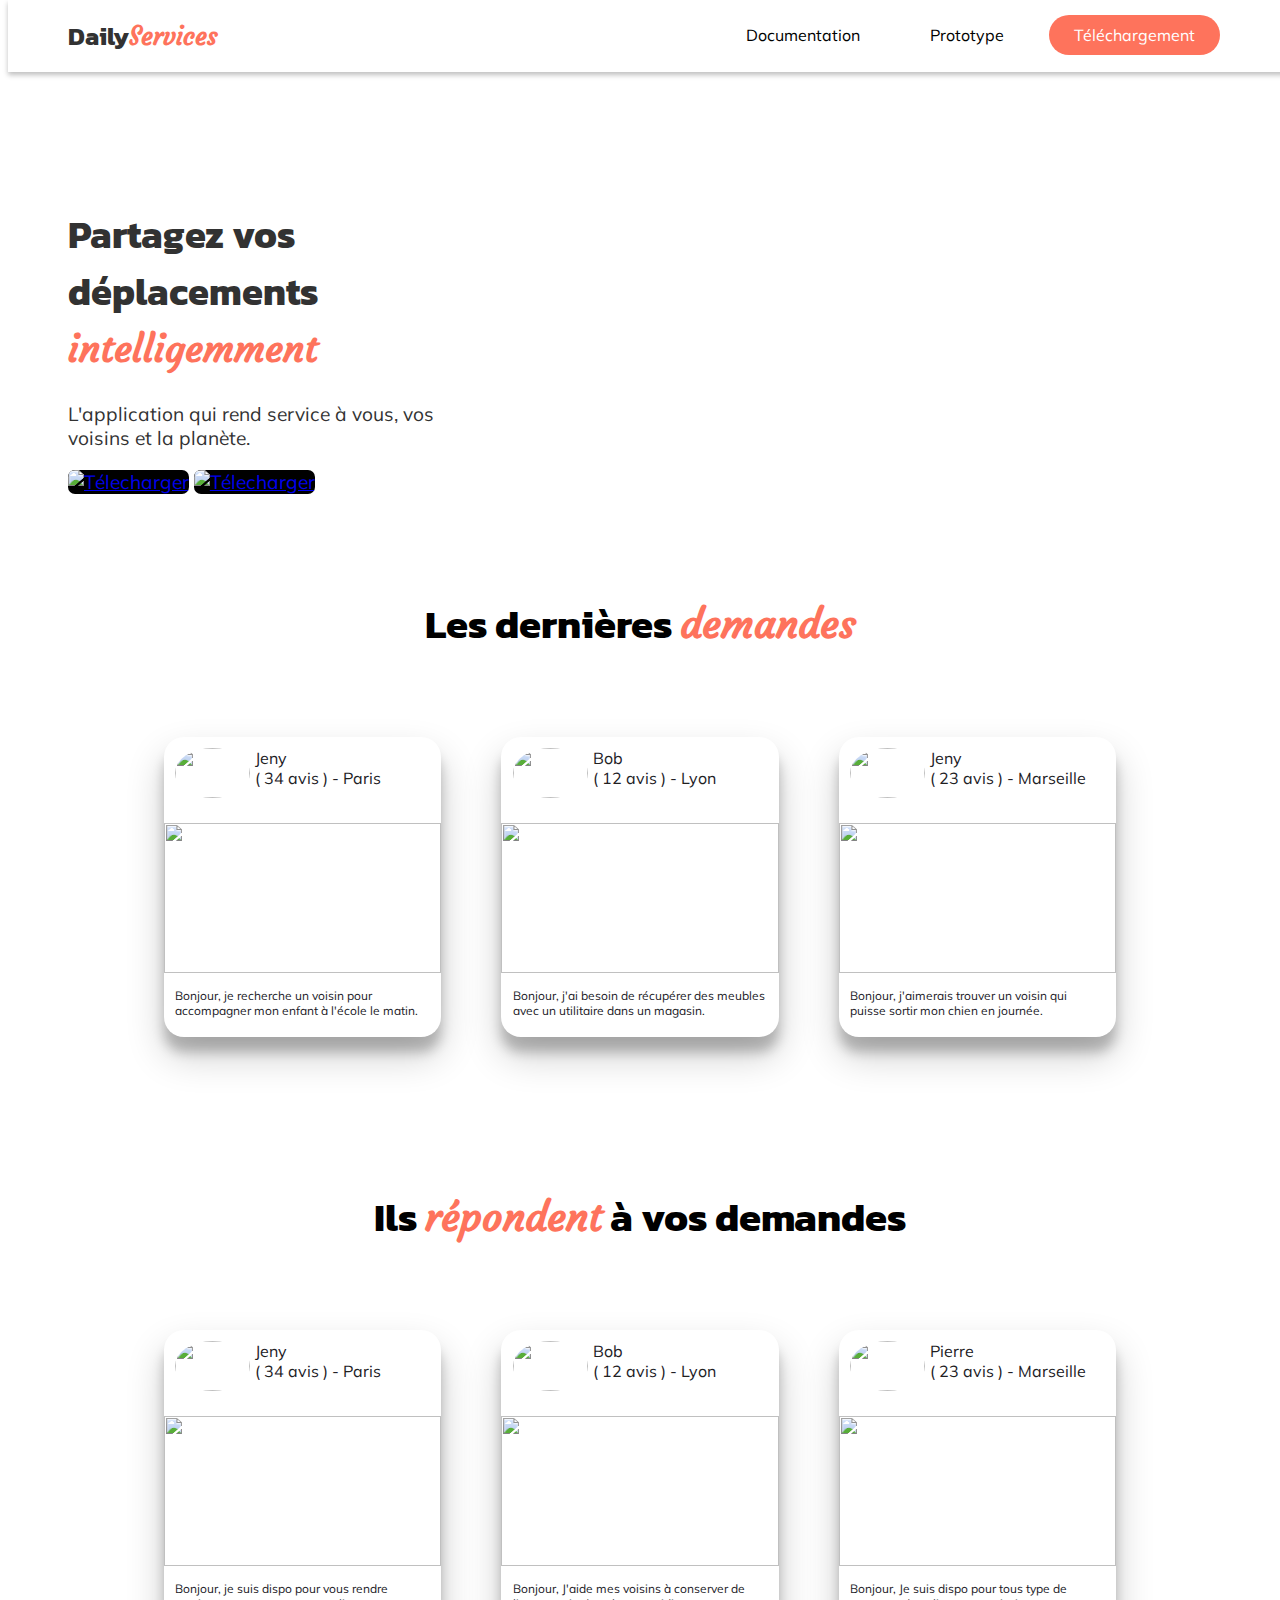
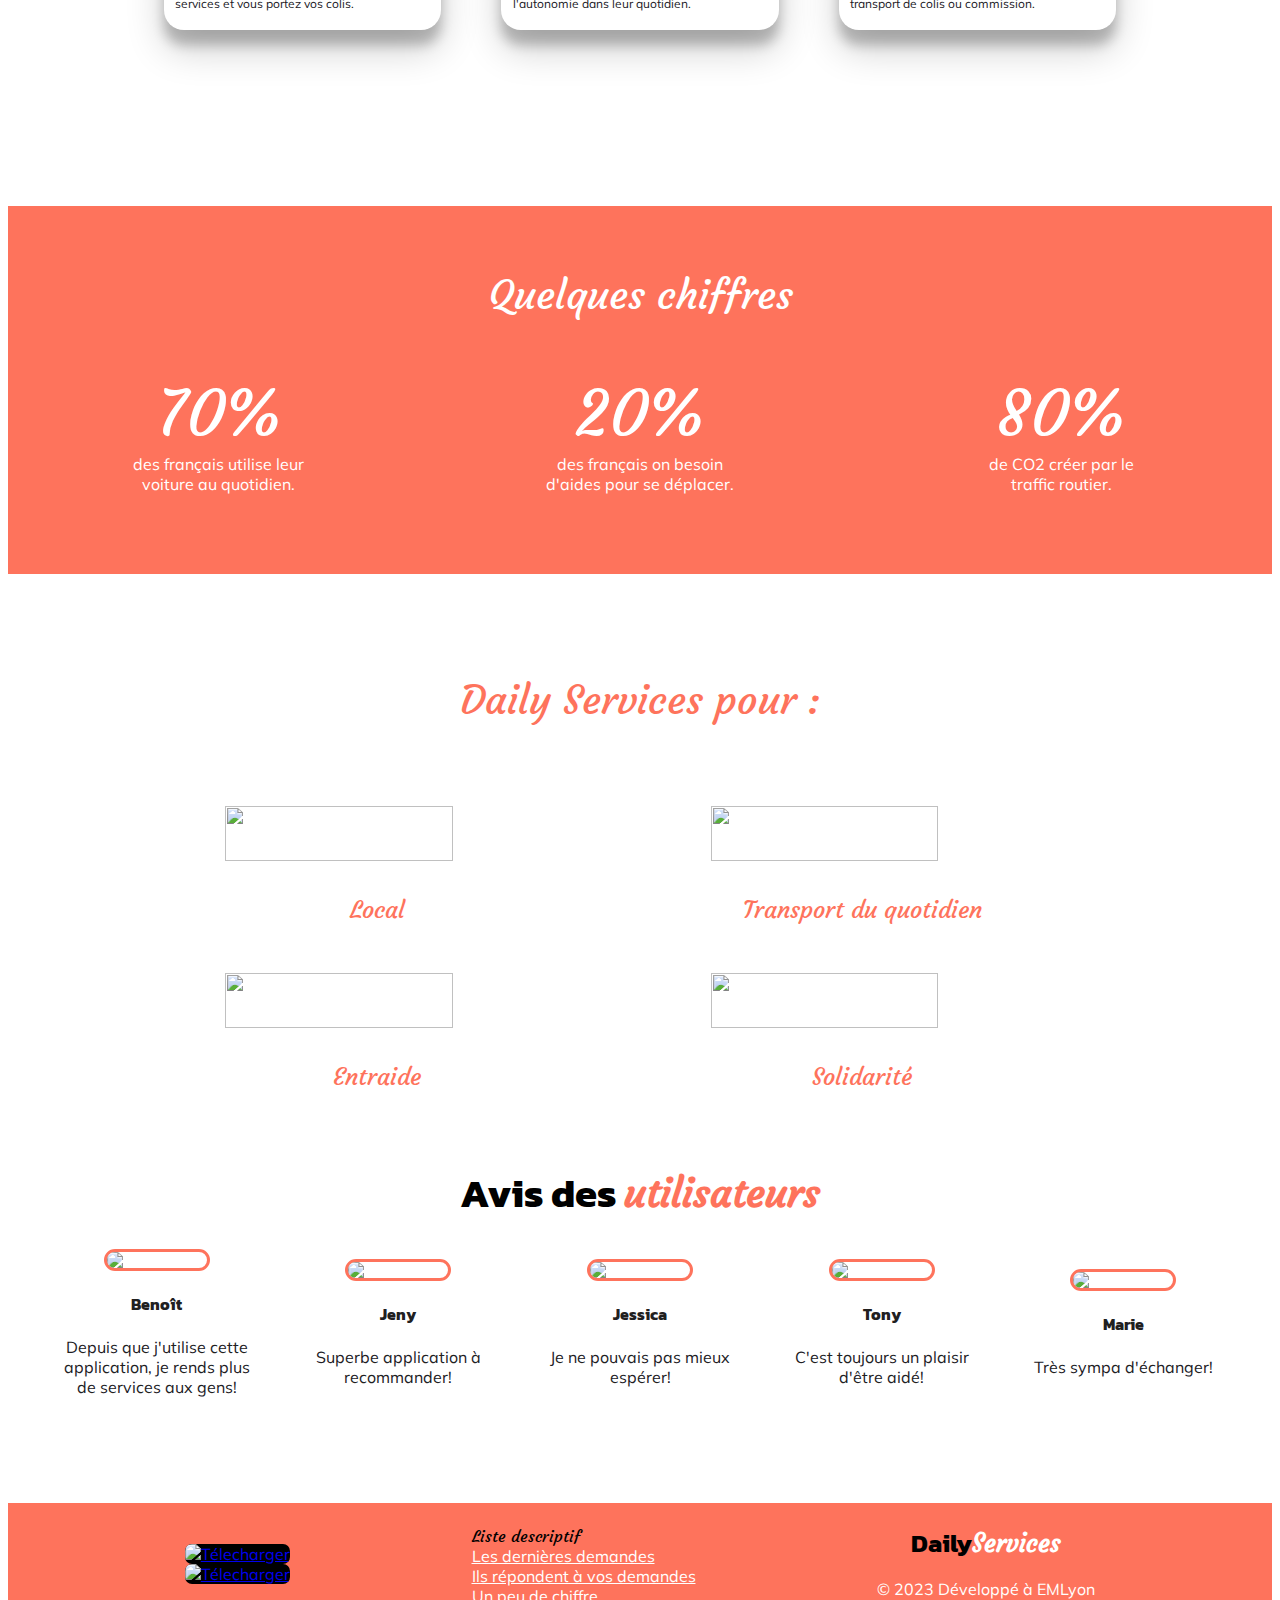
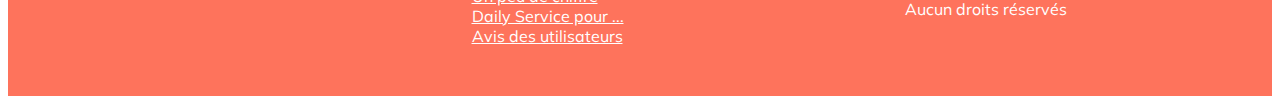
==== commit 7f753952: "🍇🎊 Checkpoint ./index.html:50188835/221 ./doc.html:50188835/1762 ./doc.css:50188835/1108" ====
--- a/index.html
+++ b/index.html
@@ -527,8 +527,8 @@
     <!-- Footer ------------------------------------------------------------------Christophe-->
 
     <footer>
-      <div class="box">
-        <h1 style="font-size:25px;">Daily<span style="color:white;">Services</span></h1>
+      <div class="box" style="margin-top:20px;">
+        
         <p>
           <a
             href="https://play.google.com/store/apps?hl=fr&gl=US"
@@ -537,6 +537,7 @@
               src="https://cdn.glitch.global/5575e1a1-f657-4263-85c0-d633ac39a201/app_store_fr.svg?v=1675085943250"
               alt="Télecharger"
           /></a>
+          <br/>
           <a
             href="https://play.google.com/store/apps?hl=fr&gl=US"
             class="stores"
@@ -556,7 +557,7 @@
           <a href="#avisUtilisateurs"><li>Avis des utilisateurs</li></a>
         </ul>
       </div>
-      <div class="box">
+      <div class="box"><h1 style="font-size:25px;text-align:center;">Daily<span style="color:white;">Services</span></h1>
         <p style="color:white;text-align:center;">
             © 2023 Développé à EMLyon<br/>Aucun droits réservés
         </p>
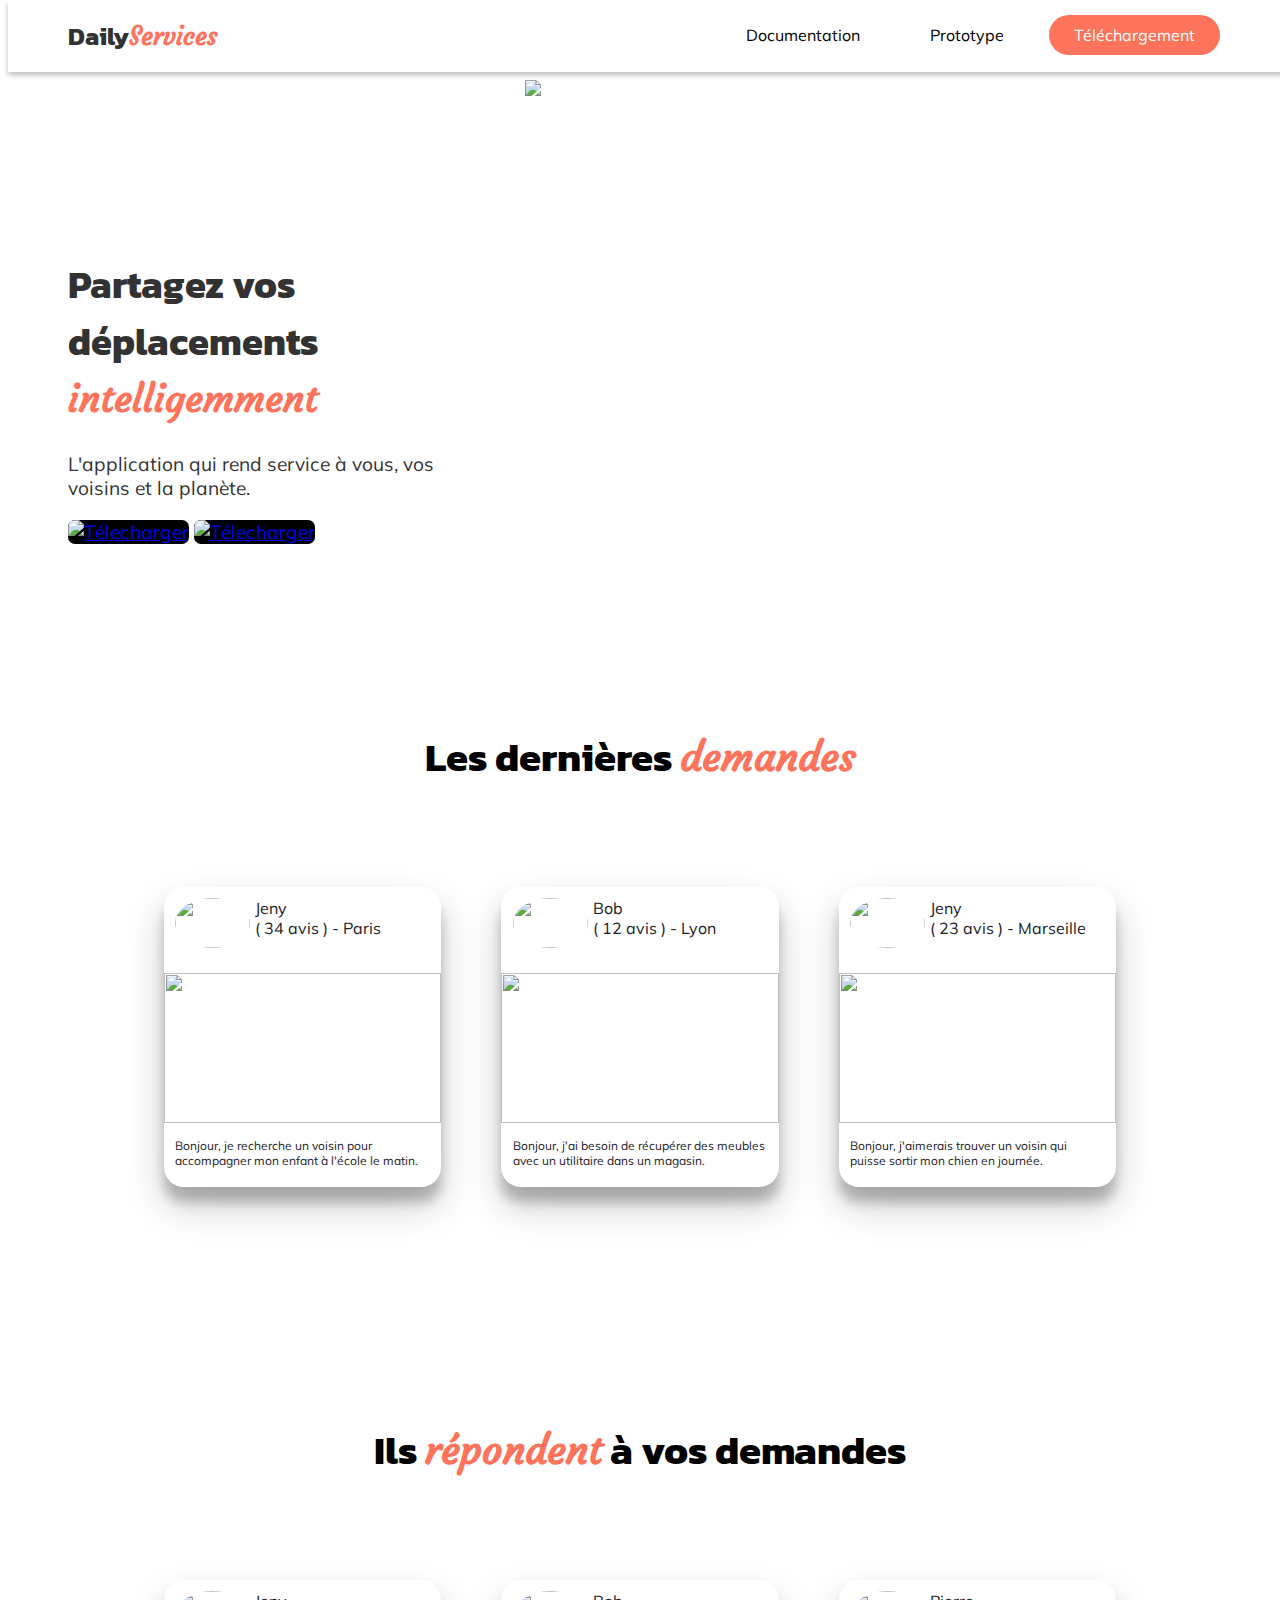
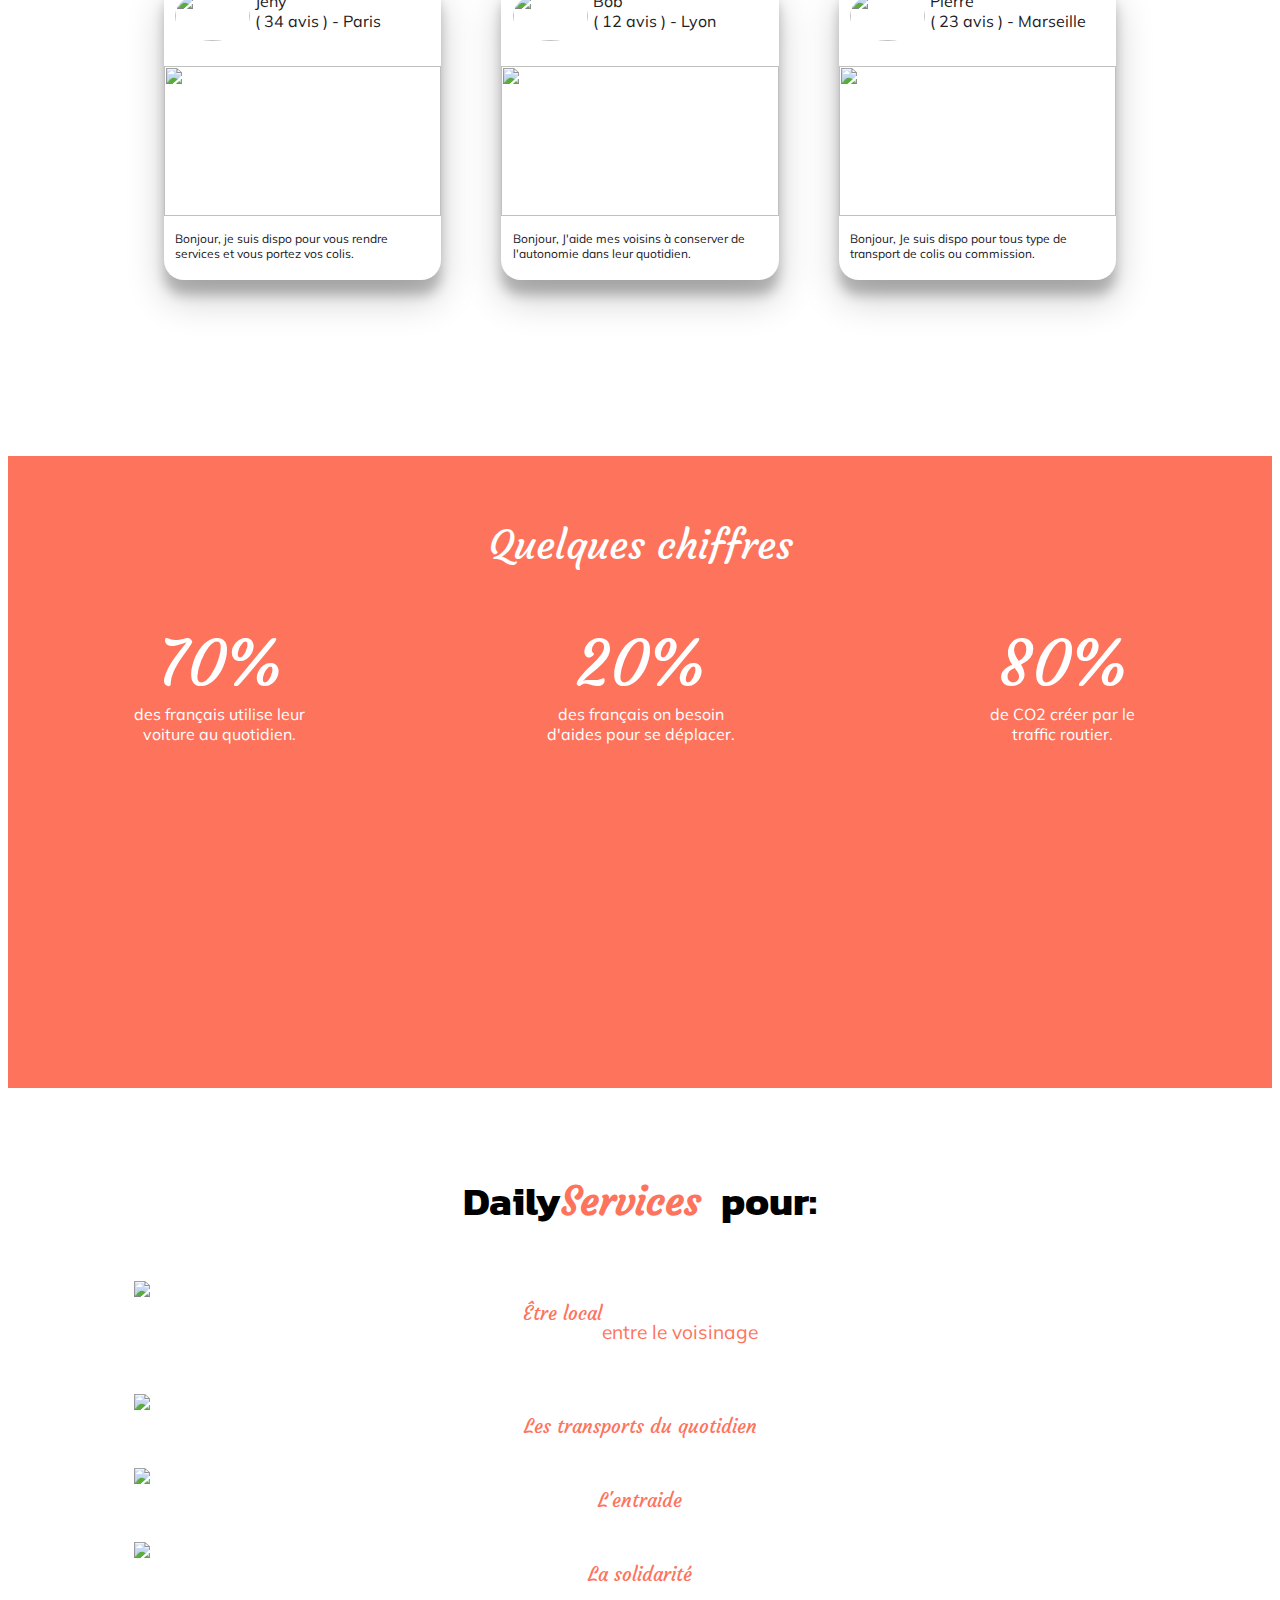
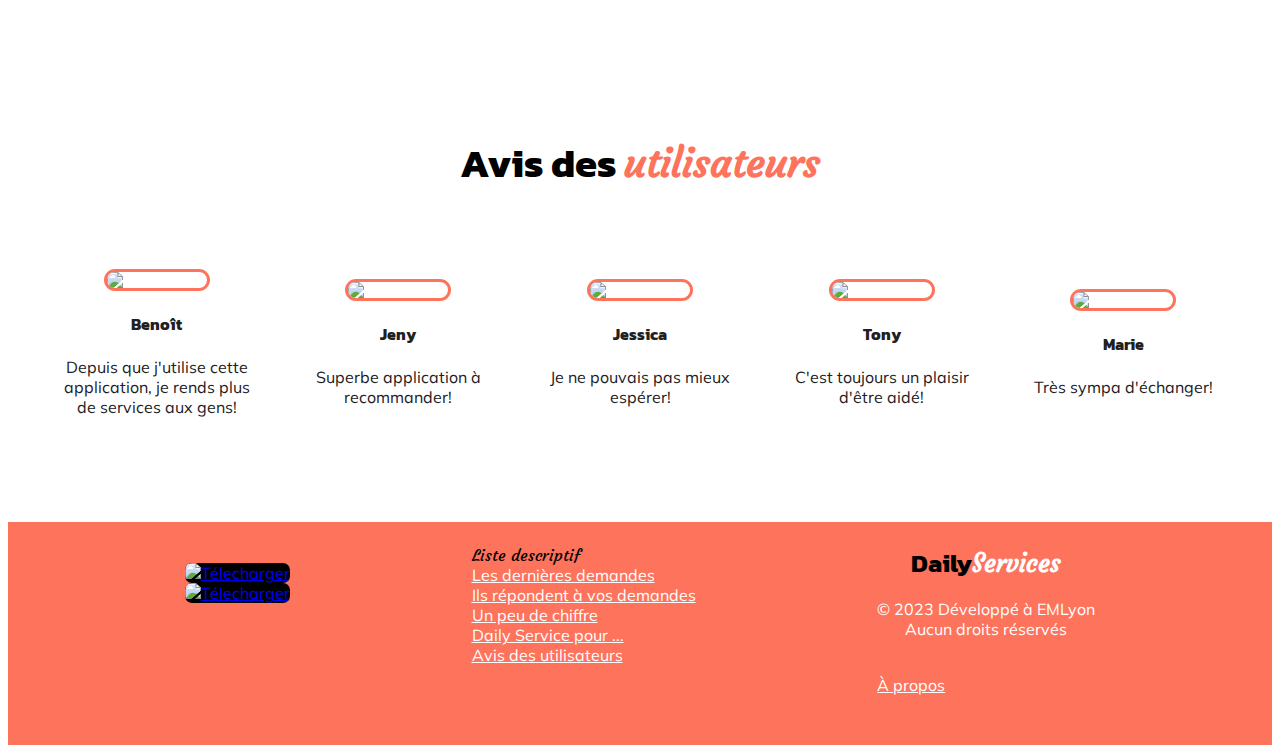
==== commit 9d9edbb6: "👀🎷 Checkpoint ./doc.html:50188801/434:50189298/211 ./.glitch-assets:50188801/382:50189298/863 ./inde" ====
--- a/index.html
+++ b/index.html
@@ -149,7 +149,7 @@
                   <i class="fa-solid fa-star"></i>
                   <i class="fa-solid fa-star"></i>
                   <i class="fa-solid fa-star"></i>
-                  <i class="fa-solid fa-star-half-stroke"></i>
+                  <i class="fa-solid fa-star"></i>
                 </div>
                 <p>( 12 avis ) - Lyon</p>
               </div>
@@ -246,7 +246,7 @@
                   <i class="fa-solid fa-star"></i>
                   <i class="fa-solid fa-star"></i>
                   <i class="fa-solid fa-star"></i>
-                  <i class="fa-solid fa-star-half-stroke"></i>
+                  <i class="fa-solid fa-star"></i>
                 </div>
                 <p>( 12 avis ) - Lyon</p>
               </div>
@@ -302,19 +302,19 @@
         <article class="article articleVoiture">
           <p class="paraAlex">
             <span class="spanNumber">70%</span><br />
-            des français utilise leur voiture au quotidien.
+            des français utilise leur voiture au quotidien.<br><i class="fa-solid fa-car-side ino"></i>
           </p>
         </article>
         <article class="article articleAide">
           <p class="paraAlex2">
             <span class="spanNumber">20%</span><br />des français on besoin
-            d'aides pour se déplacer.
+            d'aides pour se déplacer.<br><i class="fa-sharp fa-solid fa-handshake ino"></i>
           </p>
         </article>
         <article class="article articlePollution">
           <p class="paraAlex3">
             <span class="spanNumber"> 80%</span><br />de CO2 créer par le
-            traffic routier.
+            traffic routier.<br><i class="fa-sharp fa-solid fa-smog ino"></i>
           </p>
         </article>
       </div>
@@ -322,14 +322,16 @@
    
     <div class="content-page">
        <section id="benefice">
-        <span class="dailyServicePour">Daily Services pour :</span>
+         <h2>Daily<span>Services </span> &nbsp;pour:</h2>
         
             <article class="beneArticle localArticle">
                 <img
                   class="local"
                   src="https://cdn.glitch.global/5575e1a1-f657-4263-85c0-d633ac39a201/undraw_small_town_re_7mcn.svg?v=1675088574273"
                 />
-                <span class="spanCourgette2">Local</span>
+                <span class="spanCourgette2">Être local<br><p>
+                  entre le voisinage</p>
+              </span>
               </article>
           
          
@@ -338,7 +340,7 @@
               class="deplacement"
               src="https://cdn.glitch.global/5575e1a1-f657-4263-85c0-d633ac39a201/undraw_delivery_truck_vt6p.svg?v=1675088576509"
             />
-            <span class="spanCourgette2">Transport du quotidien</span>
+            <span class="spanCourgette2">Les transports du quotidien</span>
           </article>
 
           <article class="beneArticle entraideArticle">
@@ -346,60 +348,25 @@
                 class="entraide"
                 src="https://cdn.glitch.global/5575e1a1-f657-4263-85c0-d633ac39a201/undraw_collaborators_re_hont.svg?v=1675088567354"
               />
-              <span class="spanCourgette2">Entraide</span>
+              <span class="spanCourgette2">L'entraide</span>
             </article>
           <article class="beneArticle jspArticle">
             <img
               class="solidarite"
               src="https://cdn.glitch.global/5575e1a1-f657-4263-85c0-d633ac39a201/undraw_family_vg76.svg?v=1675088579938"
             />
-            <span class="spanCourgette2 solidarity">Solidarité</span>
+            <span class="spanCourgette2 solidarity">La solidarité</span>
           </article>
      
           
       </section>
     </div>
-      <!--  <div class="chiffre">
-        <ul class="slider">
-          <li class="item_actif">
-            <figure class="chiffre">
-              <p class="porcentage7">70%<br>Nombre d'adulte français qui utilise leur voiture au quotidien.
-        </p>
-              <figcaption>
-                <div class="items">
-        
-        
-                </div></figcaption>
-            </figure>
-          </li>
-          <article>
-          <li>
-            <figure>
-              <p class="pourcentage2">20%</p>
-              <figcaption>
-                <div class="items">
-         <p>Français adulte on besoin<br> d'aides pour ce déplacer</p>
-                </div></figcaption>
-            </figure>
-          </li>
-          </article>
-          <li>
-            <figure>
-             <p class="pourcentage8">80%</p>
-              <figcaption>
-                <div class="items">
-        <p>Pourcentage du gaz à effet de serre<br> créer par le traffic routier.</p>
-                </div></figcaption>
-            </figure>
-          </li>
-        </ul>
-      </div>    -->
-
+    
       <!------------------------------- The End of the section Alexandre -------------------------------------->
 
       <!-- Section avis utilisateur fait part sebastien-->
       <section id="avisUtilisateurs" class="cards">
-        <h2 style="margin: auto">Avis des <span>utilisateurs</span></h2>
+        <h2 >Avis des <span>utilisateurs</span></h2>
         <article style="display: flex; justify-content: center">
           <div class="taille">
             <img
@@ -414,9 +381,9 @@
             />
             <h4>Benoît</h4>
             <div style="display: inline">
-              <i class="fa-regular fa-star"></i>
-              <i class="fa-regular fa-star"></i>
-              <i class="fa-regular fa-star"></i>
+              <i class="fa-solid fa-star"></i>
+              <i class="fa-solid fa-star"></i>
+              <i class="fa-solid fa-star"></i>
               <i class="fa-regular fa-star"></i>
               <i class="fa-regular fa-star"></i>
             </div>
@@ -561,6 +528,9 @@
         <p style="color:white;text-align:center;">
             © 2023 Développé à EMLyon<br/>Aucun droits réservés
         </p>
+        <ul class="list-footer">
+          <a href="propos.html"><li>À propos</li></a>
+        </ul>
       </div>
     </footer>
   </body>
--- a/index.css
+++ b/index.css
@@ -1,4 +1,4 @@
-/* --------------------------------------------------------- Element design */
+ /* --------------------------------------------------------- Element design */
 
 :root {
   --font-1: "Mulish", sans-serif; /* Texte*/
@@ -33,8 +33,11 @@
 
 h2 {
   font-size: 2.5em;
-}
-
+  margin-bottom:50px;
+  text-align:center;
+}
+
+section {padding-top:50px;}
 /*---------------------------------------------------------------------------------------------Font--------*/
 
 header {
@@ -135,11 +138,6 @@
   text-align: left;
   font-size: 1.2em;
   width: 40%;
-}
-.list-footer {
-  list-style: square;
-  display: inline;
-  text-align: left;
 }
 
 .content-page {
@@ -188,7 +186,6 @@
 i {
   color: gold;
 }
-
 .profil img {
   width: 75px;
   height: 50px;
@@ -212,6 +209,9 @@
 .avis p {
   margin: 0px 5px 0px 5px;
 }
+.avis i {
+  margin-top:3px;
+}
 
 .image {
   font-size: 12px;
@@ -244,10 +244,20 @@
 }
 .article {
   width: 15%;
-  border-radius: 3px;
+  border-radius: 3em;
   color: var(--color-3);
   display: flex;
   text-align: center;
+}
+.ino{
+  display:flex;
+  justify-content:center;
+  font-size:3em;
+  color:var(--color-3);
+  padding-top:1.5em;
+  opacity:0.7;
+  margin-top:0.5em;
+  margin:2em;
 }
 .spanNumber {
   font-size: 4rem;
@@ -257,71 +267,8 @@
   display: flex;
   justify-content: center;
   color: var(--color-1);
-  font-size: 12px;
+  font-size: 1.2em;
   margin-bottom: 3%;
-}
-
-.dailyServicePour {
-  color: var(--color-1);
-  margin-top: 10%;
-  font-size: 2.5em;
-  margin-bottom:4%;
-  width:100%;
-  text-align:center;
-}
-
-#benefice {
-display: flex;
-flex-wrap: wrap;
-}
-
-
-
-
-.beneArticle {
-  width: 40%;
-  background-color: var(--color-3);
-  border-radius: 10px;
-  color: var(--color-3);
-  padding: 4%;
-  justify-content: center;
-  display: flex;
-  flex-wrap:wrap;
-}
-
-.beneArticle span {
-  font-size: 1.5em;
-  margin-top:5%;
-  width:100%;
-  text-align:center;
-}
-
-.beneArticle img {width:75%;}
-
-#benefice p {
-  display: flex;
-  justify-content: center;
-}
-.local {
-  width: 80%;
-  height: 80%;
-}
-.deplacement {
-  width: 80%;
-  height: 80%;
-}
-.entraide {
-  width: 80%;
-  height: 80%;
-}
-
-.solidarite {
-  width: 80%;
-  height: 80%;
-}
-.solidarity{
-text-align: center;
-
 }
 
 
@@ -353,8 +300,7 @@
 
 #avisUtilisateurs {
   margin-bottom: 5%;
-  display: flex;
-  flex-wrap: wrap;
+
   margin-top: 5%;
 }
 
@@ -378,7 +324,6 @@
   display: flex;
   margin-top: 20px;
 }
-
 .box {
   justify-content: center;
   padding:0px 10px;
@@ -394,4 +339,9 @@
 .box ul a:hover {
   color: black;
 }
+.list-footer {
+  list-style: square;
+  display: inline;
+  text-align: left;
+}
 /*-------------------------------------------------------------------------------------AFooter--------*/
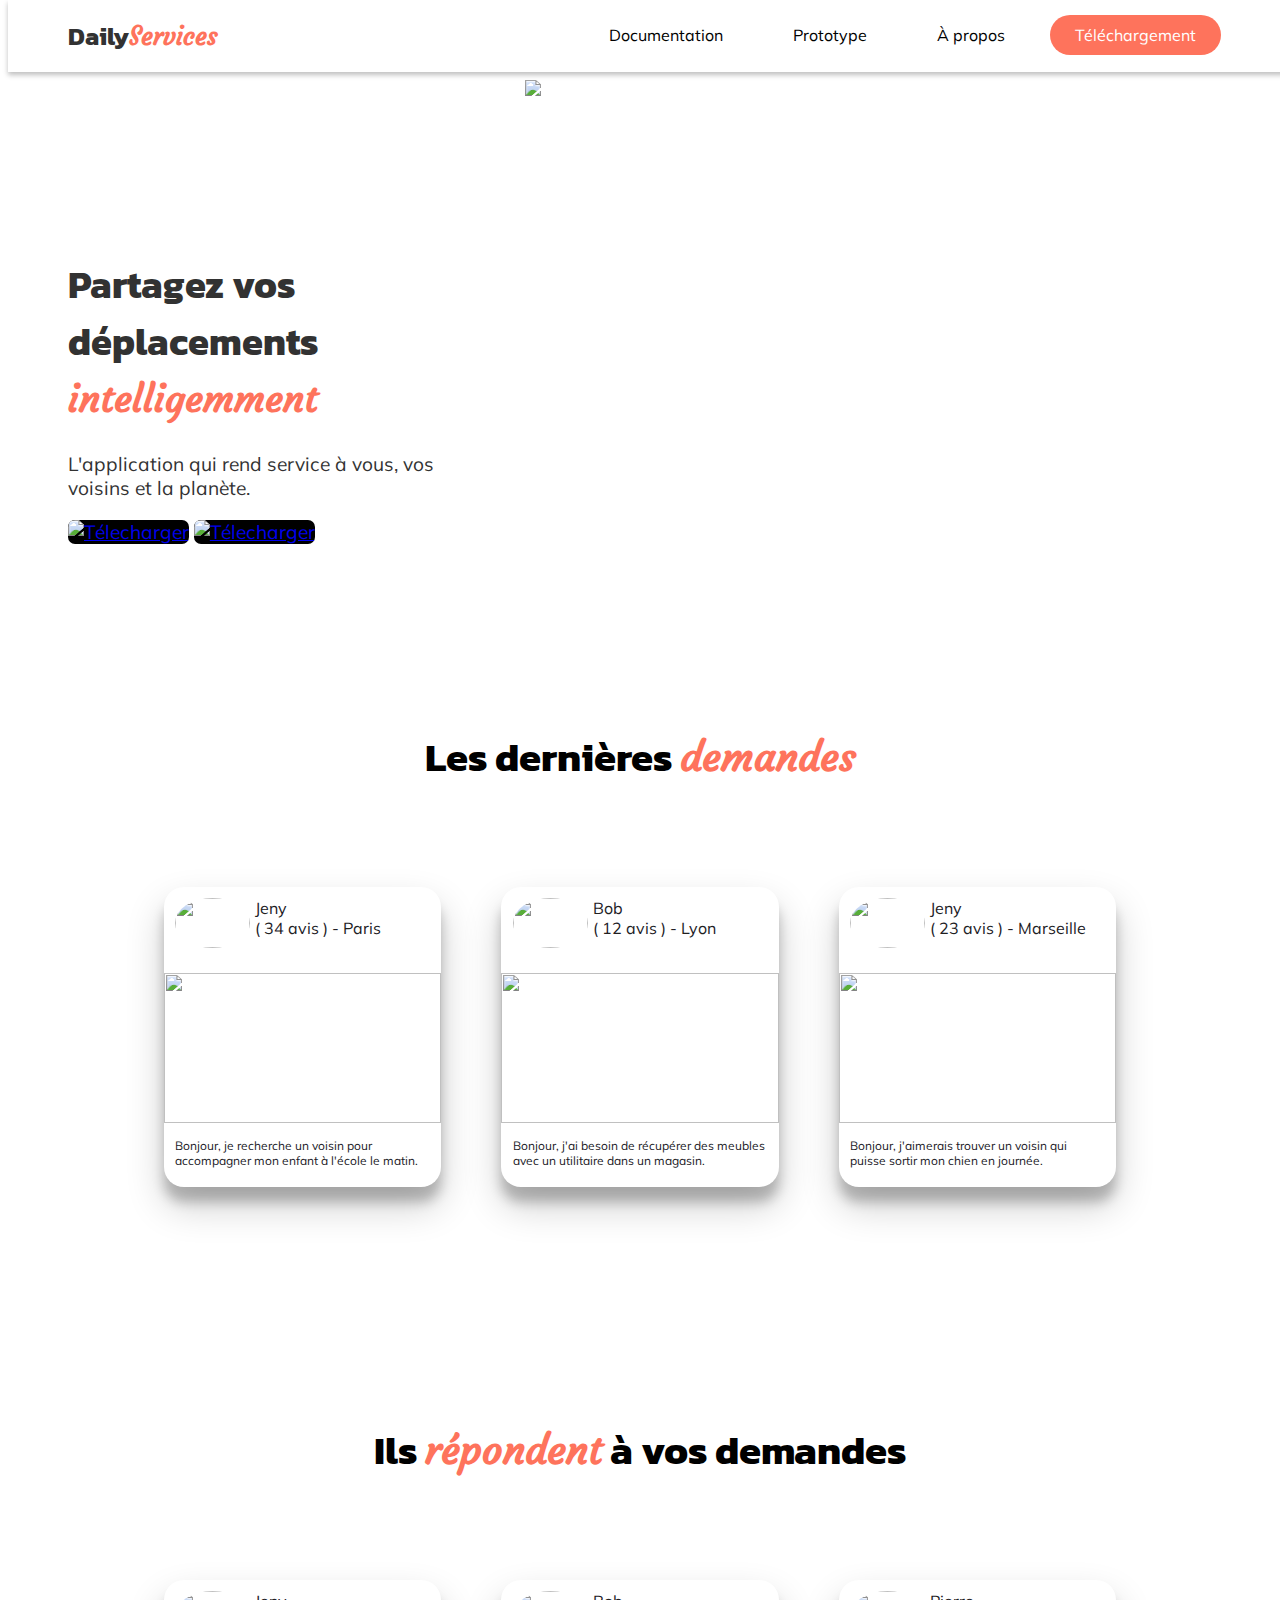
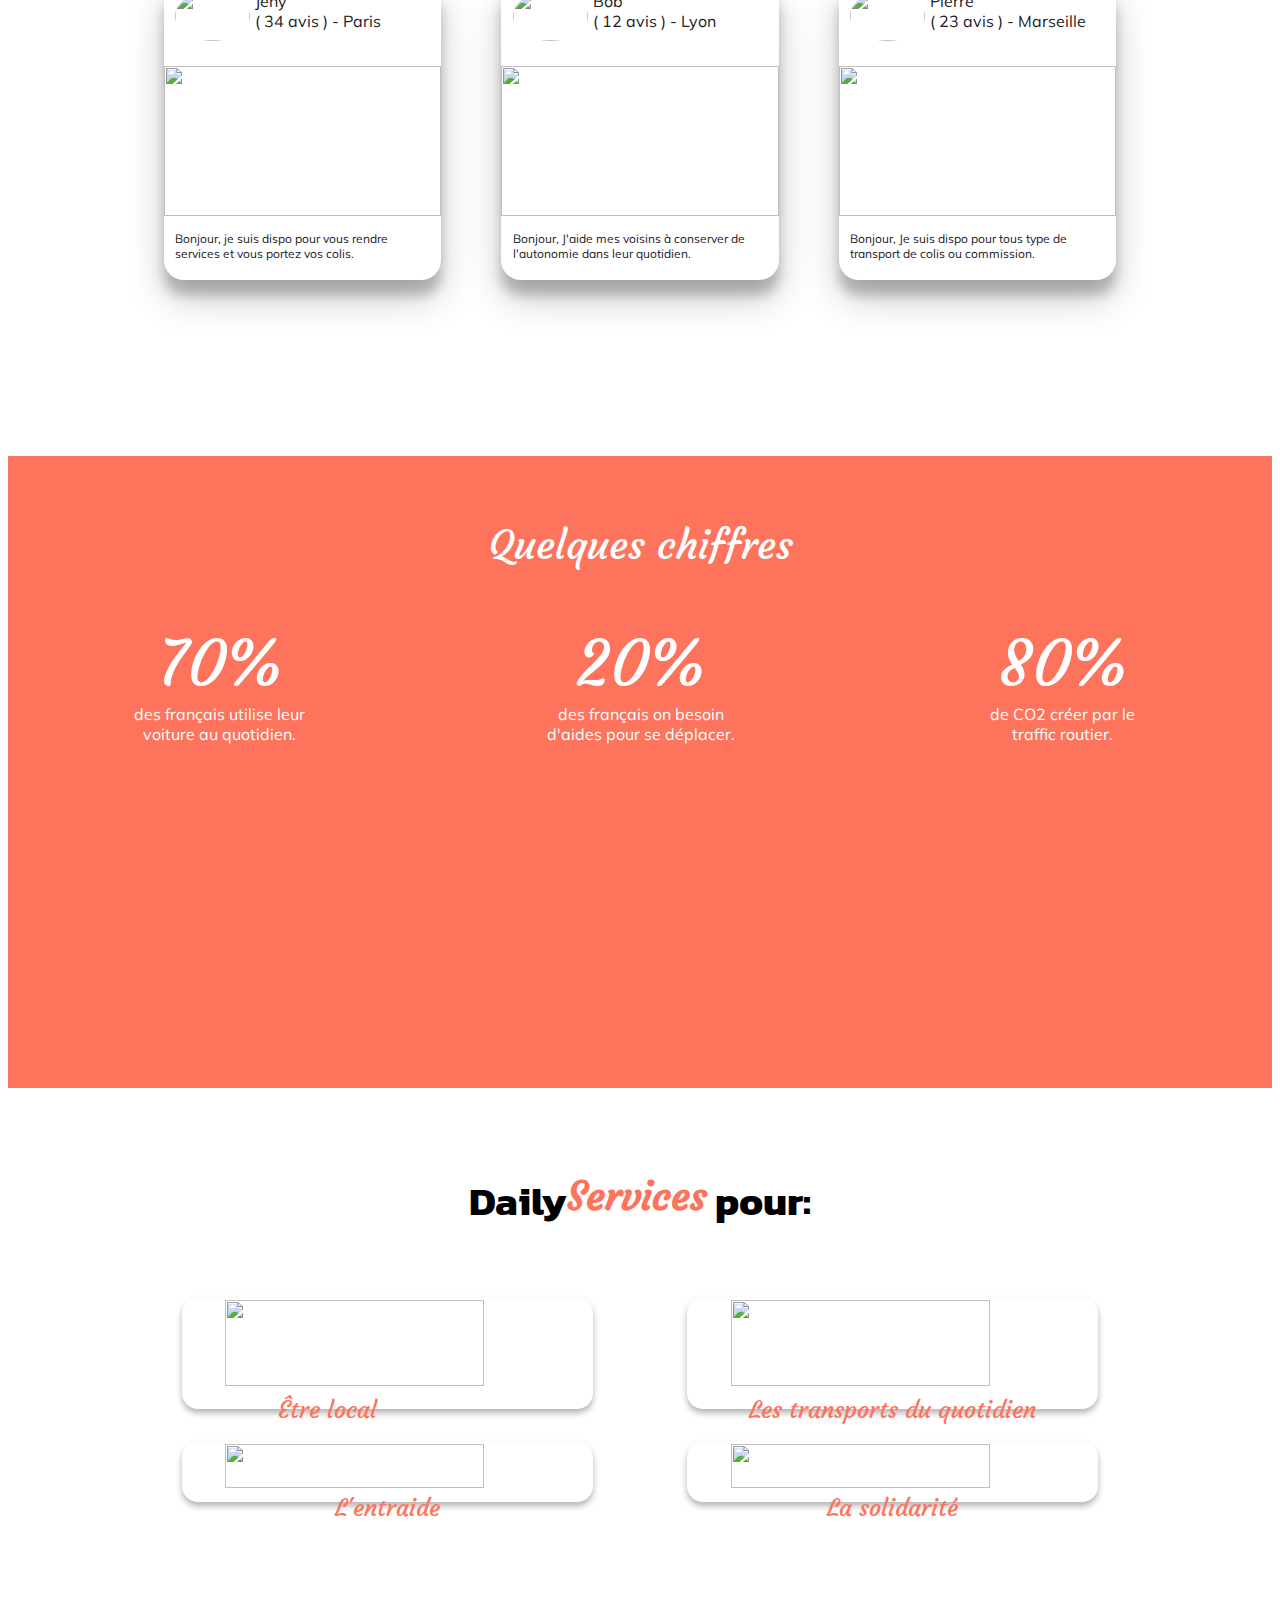
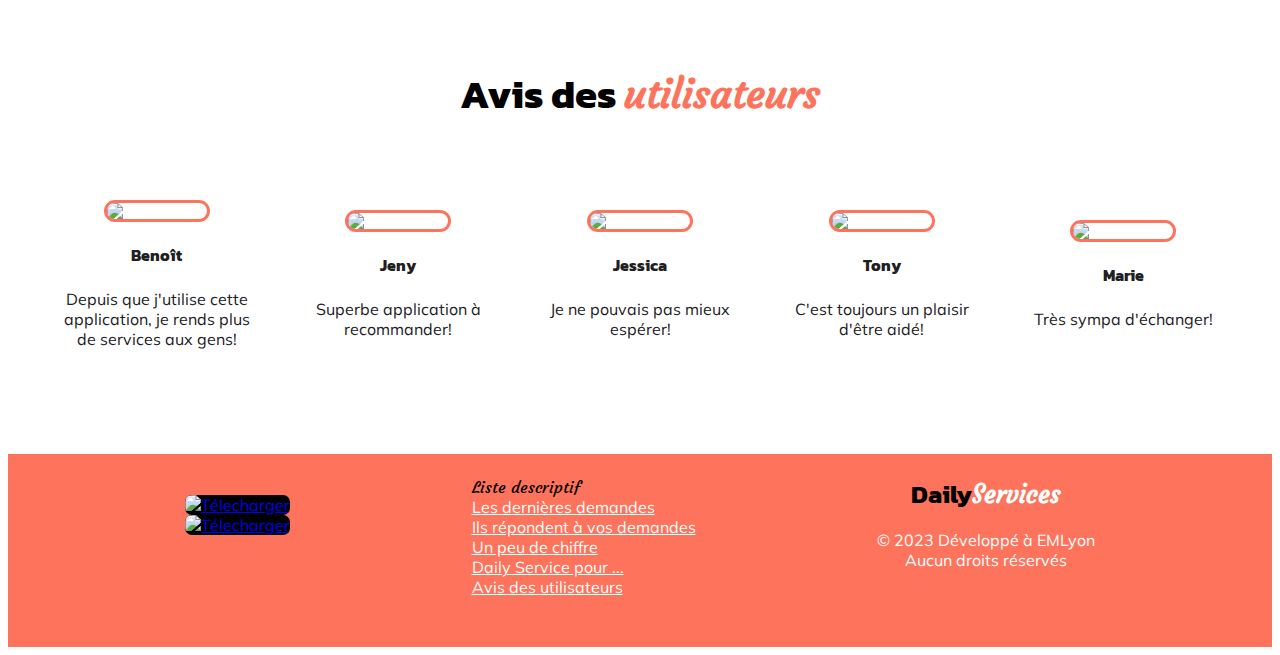
==== commit 669cd879: "👄👟 Checkpoint ./propos.html:50188835/18138 ./index.html:50188835/628:51765767/270 ./index.css:501888" ====
--- a/index.html
+++ b/index.html
@@ -61,6 +61,12 @@
               <a
                 href="https://www.figma.com/proto/68Yzlzo0kGG8xwgMlSQj3Q/DailyServices---Rasmoquettes?node-id=1627%3A4112&scaling=scale-down&page-id=1627%3A3549&starting-point-node-id=1627%3A3753"
                 >Prototype</a
+              >
+            </li>
+            <li>
+              <a
+                href="/propos.html"
+                >À propos</a
               >
             </li>
             <li>
@@ -326,18 +332,23 @@
         
             <article class="beneArticle localArticle">
                 <img
-                  class="local"
+                  class="motBene"
                   src="https://cdn.glitch.global/5575e1a1-f657-4263-85c0-d633ac39a201/undraw_small_town_re_7mcn.svg?v=1675088574273"
                 />
-                <span class="spanCourgette2">Être local<br><p>
-                  entre le voisinage</p>
+              <div>
+                <span class="spanCourgette2">Être local
               </span>
+                <p>
+                  jsdgfvqeukfljgfksjdbvkrjdfglv:
+                </p>
+              </div>
+                
               </article>
           
          
           <article class="beneArticle covoitArticle">
             <img
-              class="deplacement"
+              class="motBene"
               src="https://cdn.glitch.global/5575e1a1-f657-4263-85c0-d633ac39a201/undraw_delivery_truck_vt6p.svg?v=1675088576509"
             />
             <span class="spanCourgette2">Les transports du quotidien</span>
@@ -345,14 +356,14 @@
 
           <article class="beneArticle entraideArticle">
               <img
-                class="entraide"
+                class="motBene"
                 src="https://cdn.glitch.global/5575e1a1-f657-4263-85c0-d633ac39a201/undraw_collaborators_re_hont.svg?v=1675088567354"
               />
               <span class="spanCourgette2">L'entraide</span>
             </article>
           <article class="beneArticle jspArticle">
             <img
-              class="solidarite"
+              class="motBene"
               src="https://cdn.glitch.global/5575e1a1-f657-4263-85c0-d633ac39a201/undraw_family_vg76.svg?v=1675088579938"
             />
             <span class="spanCourgette2 solidarity">La solidarité</span>
@@ -528,9 +539,6 @@
         <p style="color:white;text-align:center;">
             © 2023 Développé à EMLyon<br/>Aucun droits réservés
         </p>
-        <ul class="list-footer">
-          <a href="propos.html"><li>À propos</li></a>
-        </ul>
       </div>
     </footer>
   </body>
--- a/index.css
+++ b/index.css
@@ -115,7 +115,7 @@
 .ulNav {
   display: flex;
   justify-content: space-around;
-  margin-left: 453px;
+  margin-left: 316px;
   margin-top: 15px;
 }
 .ulNav li {
@@ -131,6 +131,7 @@
 }
 #hero .image-hero {
   width: 70%;
+  z-index:-10;
 }
 #hero .text-hero {
   color: rgb(50, 50, 50, 1);
@@ -263,12 +264,46 @@
   font-size: 4rem;
   color: white;
 }
+/*-------------------------------------*/
+#benefice h2 {
+  display: flex;
+  justify-content: center;
+  width: 100%;
+}
+#benefice {
+display: flex;
+flex-wrap: wrap;
+justify-content:space-around;
+}
+.beneArticle {
+  width: 40%;
+  background-color: var(--color-3);
+  border-radius: 1em;
+  color: var(--color-3);
+  padding: 0.2em;
+  margin:1em;
+  justify-content: center;
+  box-shadow: 0px 4px 6px rgb(0, 0, 0, 0.3);
+  display: flex;
+flex-wrap: wrap;
+}
+
+.motBene{
+  width: 80%;
+  height: 90%;  
+}
 .spanCourgette2 {
-  display: flex;
-  justify-content: center;
+  width:100%;
+text-align:center;
   color: var(--color-1);
   font-size: 1.2em;
-  margin-bottom: 3%;
+
+}
+.beneArticle span {
+  font-size: 1.5em;
+ 
+  width:100%;
+  text-align:center;
 }
 
 
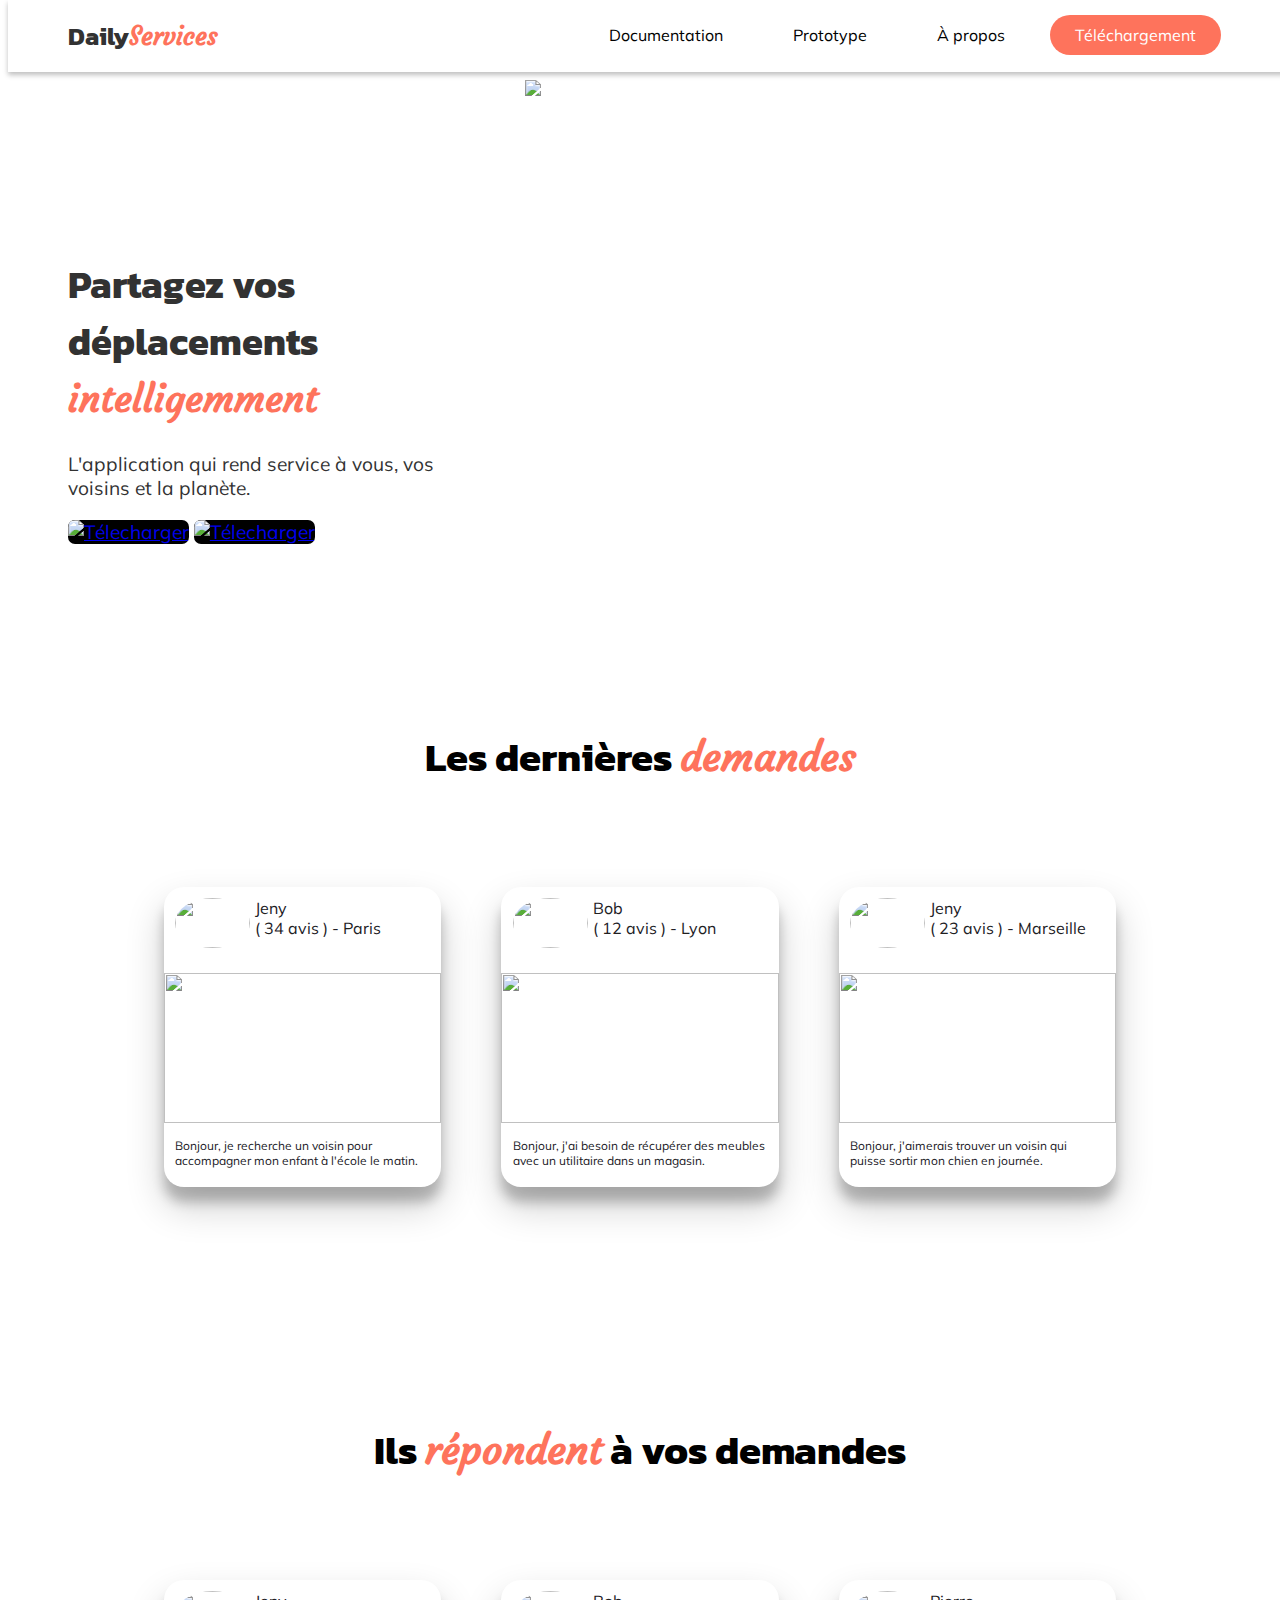
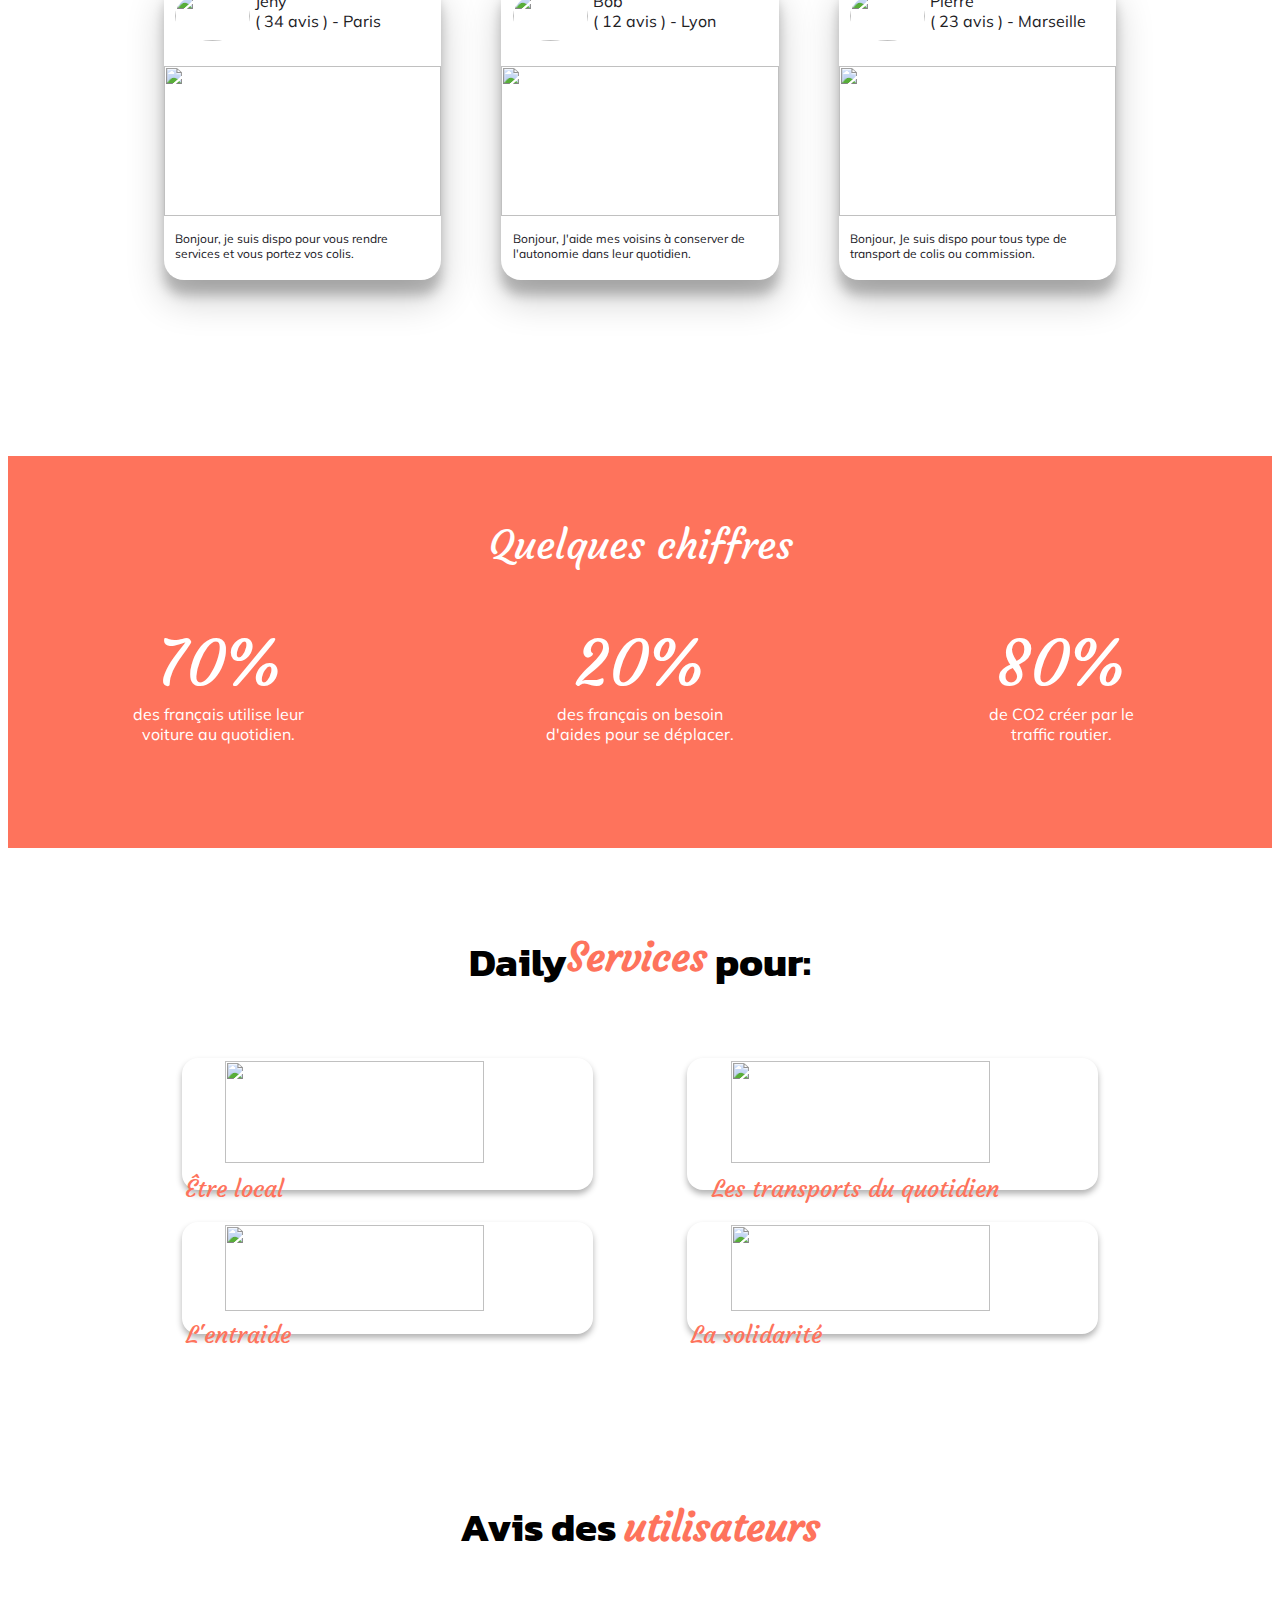
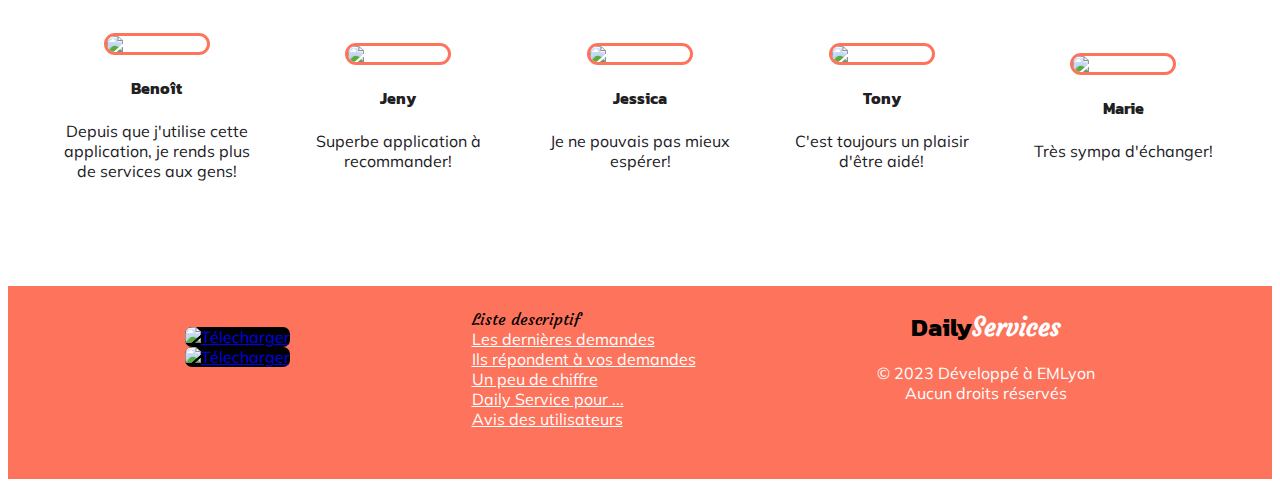
==== commit 904fa509: "🏍🎅 Checkpoint ./index.html:48745262/1" ====
--- a/index.html
+++ b/index.html
@@ -335,11 +335,11 @@
                   class="motBene"
                   src="https://cdn.glitch.global/5575e1a1-f657-4263-85c0-d633ac39a201/undraw_small_town_re_7mcn.svg?v=1675088574273"
                 />
-              <div>
+              <div class="beneArticleContent">
                 <span class="spanCourgette2">Être local
               </span>
                 <p>
-                  jsdgfvqeukfljgfksjdbvkrjdfglv:
+                  Participer à la vie de votre commune et de votre quartier en vous mettant en relation avec vos voisins. 
                 </p>
               </div>
                 
@@ -351,22 +351,37 @@
               class="motBene"
               src="https://cdn.glitch.global/5575e1a1-f657-4263-85c0-d633ac39a201/undraw_delivery_truck_vt6p.svg?v=1675088576509"
             />
-            <span class="spanCourgette2">Les transports du quotidien</span>
+           <div class="beneArticleContent">
+                <span class="spanCourgette2">Les transports du quotidien</span>
+                <p>
+                  Mutualisez vos trajets du quotidien blablablabla 
+                </p>
+              </div>  
           </article>
 
           <article class="beneArticle entraideArticle">
               <img
                 class="motBene"
                 src="https://cdn.glitch.global/5575e1a1-f657-4263-85c0-d633ac39a201/undraw_collaborators_re_hont.svg?v=1675088567354"
-              />
-              <span class="spanCourgette2">L'entraide</span>
+              /><div class="beneArticleContent">
+             <span class="spanCourgette2">L'entraide</span>
+            <p>
+              humanité blabla valoriser les echanges humain blabla
+            </p>
+            </div>
+             
             </article>
           <article class="beneArticle jspArticle">
             <img
               class="motBene"
               src="https://cdn.glitch.global/5575e1a1-f657-4263-85c0-d633ac39a201/undraw_family_vg76.svg?v=1675088579938"
             />
-            <span class="spanCourgette2 solidarity">La solidarité</span>
+           <div class="beneArticleContent">
+             <span class="spanCourgette2 solidarity">La solidarité</span>
+             <p>
+               humanité blabla valoriser les echanges humain blabla
+             </p>
+            </div> 
           </article>
      
           
--- a/index.css
+++ b/index.css
@@ -253,12 +253,11 @@
 .ino{
   display:flex;
   justify-content:center;
-  font-size:3em;
+  font-size:2em;
   color:var(--color-3);
-  padding-top:1.5em;
   opacity:0.7;
-  margin-top:0.5em;
-  margin:2em;
+  margin-top:13%;
+
 }
 .spanNumber {
   font-size: 4rem;
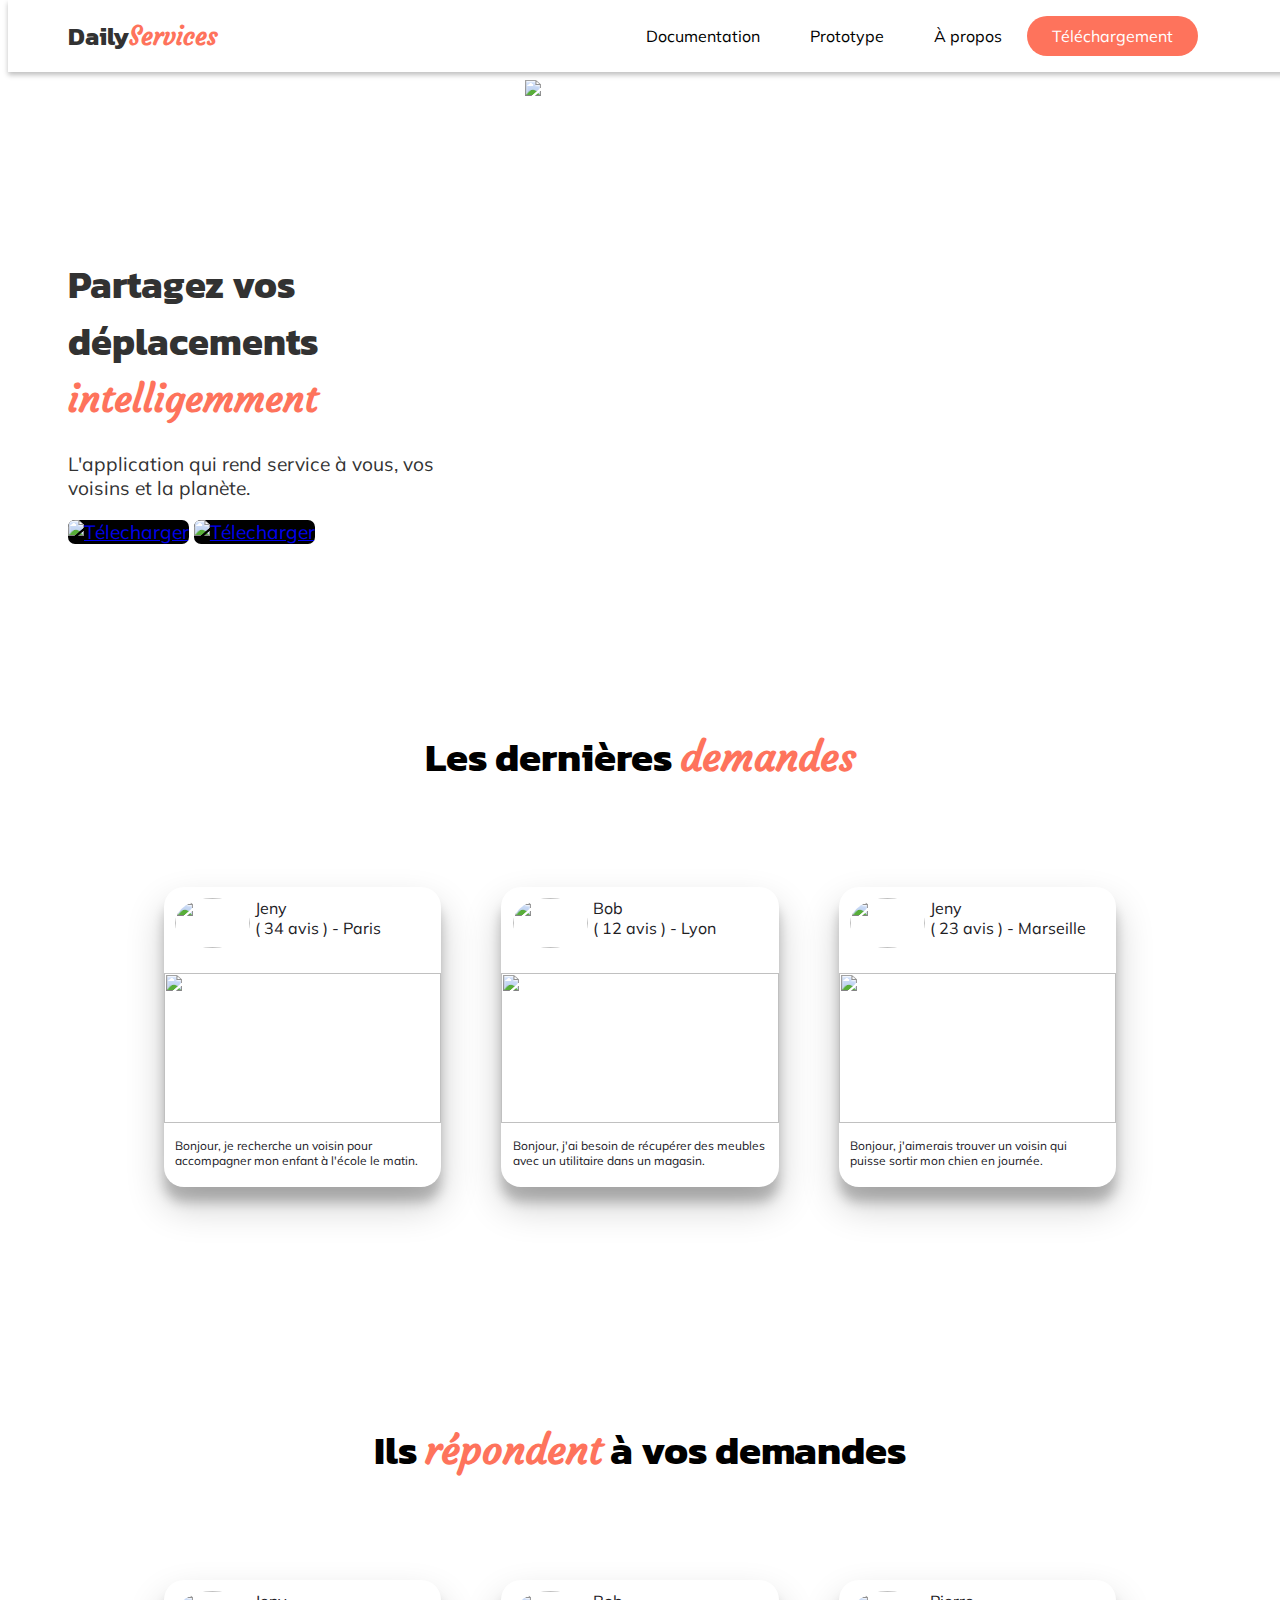
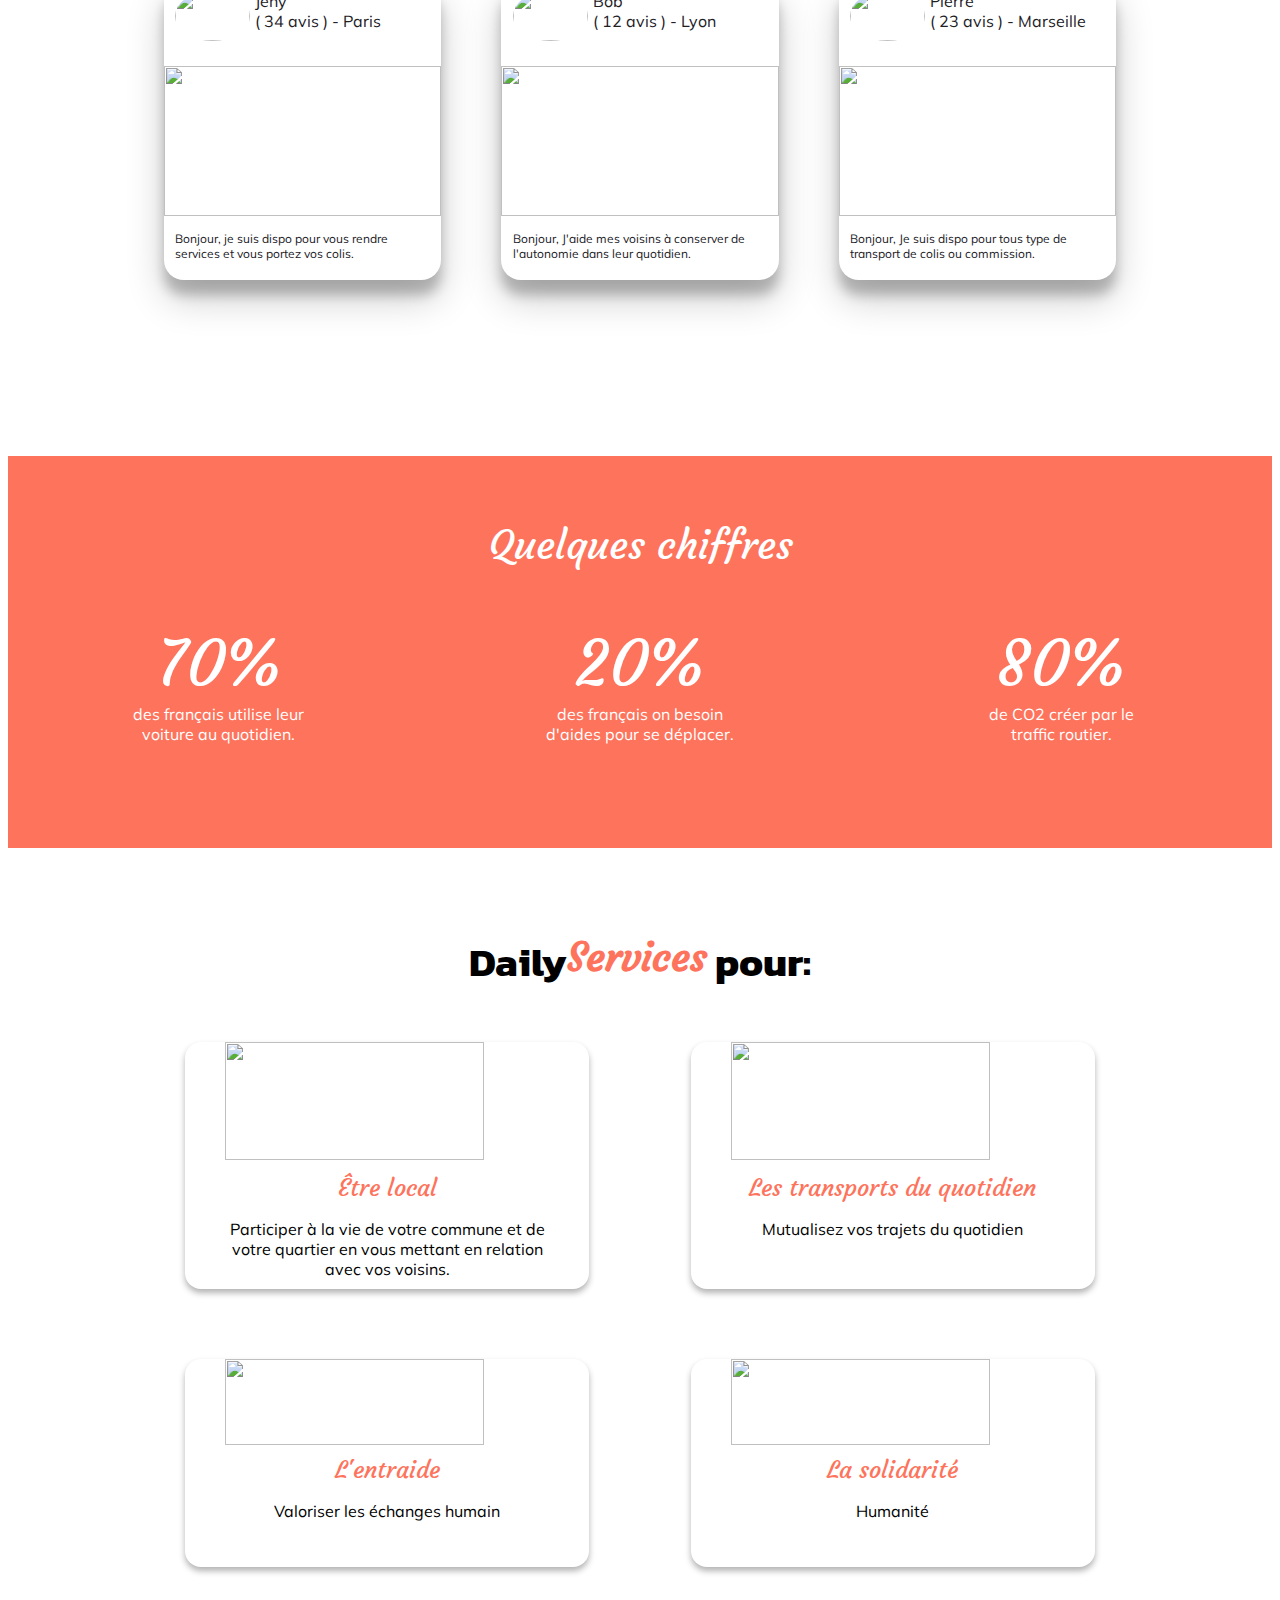
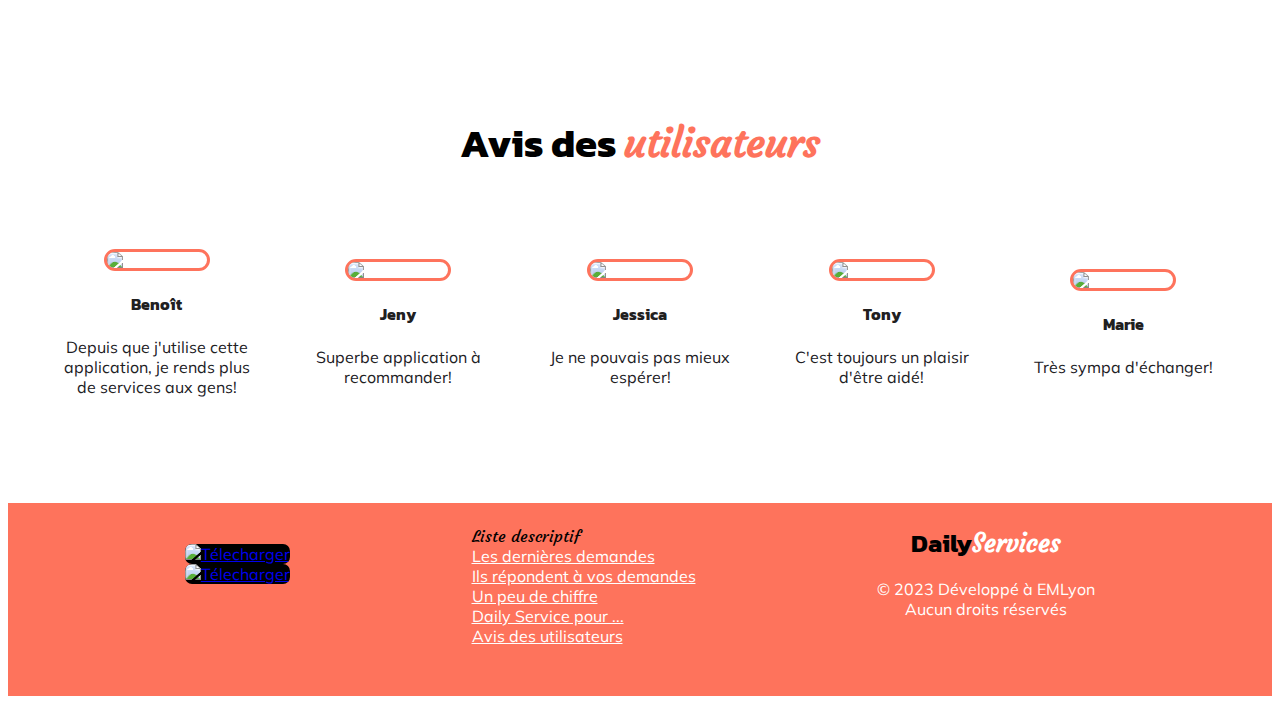
==== commit 4491d6ca: "🤗🌨 Checkpoint ./index.html:50188801/159" ====
--- a/index.html
+++ b/index.html
@@ -354,7 +354,9 @@
            <div class="beneArticleContent">
                 <span class="spanCourgette2">Les transports du quotidien</span>
                 <p>
-                  Mutualisez vos trajets du quotidien blablablabla 
+                  Mutualisez vos trajets du quotidien
+                  
+
                 </p>
               </div>  
           </article>
@@ -366,7 +368,7 @@
               /><div class="beneArticleContent">
              <span class="spanCourgette2">L'entraide</span>
             <p>
-              humanité blabla valoriser les echanges humain blabla
+              Valoriser les échanges humain
             </p>
             </div>
              
@@ -379,7 +381,7 @@
            <div class="beneArticleContent">
              <span class="spanCourgette2 solidarity">La solidarité</span>
              <p>
-               humanité blabla valoriser les echanges humain blabla
+               Humanité
              </p>
             </div> 
           </article>
--- a/index.css
+++ b/index.css
@@ -1,4 +1,4 @@
- /* --------------------------------------------------------- Element design */
+/* --------------------------------------------------------- Element design */
 
 :root {
   --font-1: "Mulish", sans-serif; /* Texte*/
@@ -33,11 +33,13 @@
 
 h2 {
   font-size: 2.5em;
-  margin-bottom:50px;
-  text-align:center;
-}
-
-section {padding-top:50px;}
+  margin-bottom: 50px;
+  text-align: center;
+}
+
+section {
+  padding-top: 50px;
+}
 /*---------------------------------------------------------------------------------------------Font--------*/
 
 header {
@@ -57,6 +59,9 @@
   align-items: center;
   background-color: white;
 }
+.ulNav{margin-left: 363px;}
+  
+
 .profile {
   display: flex;
   align-items: center;
@@ -112,16 +117,7 @@
   display: flex;
   list-style: none;
 }
-.ulNav {
-  display: flex;
-  justify-content: space-around;
-  margin-left: 316px;
-  margin-top: 15px;
-}
-.ulNav li {
-  float: right;
-  margin: 10px;
-}
+
 #hero {
   display: flex;
   flex-direction: row;
@@ -131,7 +127,7 @@
 }
 #hero .image-hero {
   width: 70%;
-  z-index:-10;
+  z-index: -10;
 }
 #hero .text-hero {
   color: rgb(50, 50, 50, 1);
@@ -211,7 +207,7 @@
   margin: 0px 5px 0px 5px;
 }
 .avis i {
-  margin-top:3px;
+  margin-top: 3px;
 }
 
 .image {
@@ -250,14 +246,13 @@
   display: flex;
   text-align: center;
 }
-.ino{
-  display:flex;
-  justify-content:center;
-  font-size:2em;
-  color:var(--color-3);
-  opacity:0.7;
-  margin-top:13%;
-
+.ino {
+  display: flex;
+  justify-content: center;
+  font-size: 2em;
+  color: var(--color-3);
+  opacity: 0.7;
+  margin-top: 13%;
 }
 .spanNumber {
   font-size: 4rem;
@@ -270,48 +265,50 @@
   width: 100%;
 }
 #benefice {
-display: flex;
-flex-wrap: wrap;
-justify-content:space-around;
+  display: flex;
+  flex-wrap: wrap;
+  justify-content: space-around;
 }
 .beneArticle {
   width: 40%;
   background-color: var(--color-3);
   border-radius: 1em;
   color: var(--color-3);
-  padding: 0.2em;
-  margin:1em;
+
   justify-content: center;
   box-shadow: 0px 4px 6px rgb(0, 0, 0, 0.3);
   display: flex;
-flex-wrap: wrap;
-}
-
-.motBene{
+  flex-wrap: wrap;
+  padding-bottom: 10%;
+}
+
+.motBene {
   width: 80%;
-  height: 90%;  
-}
-.spanCourgette2 {
-  width:100%;
-text-align:center;
-  color: var(--color-1);
-  font-size: 1.2em;
-
-}
+  height: 90%;
+}
+
 .beneArticle span {
   font-size: 1.5em;
- 
-  width:100%;
-  text-align:center;
-}
-
+  width: 100%;
+  text-align: center;
+}
+
+.beneArticleContent {
+  color: black;
+  padding: 0 10% 0 10%;
+  text-align: center;
+}
+
+.localArticle,
+.covoitArticle {
+  margin-bottom: 7%;
+}
 
 /*------------------------ THE END CSS SECTION Alexandre-----------------------*/
 
 /*----------------------------------Avis Utilisateur fait par sebastien--------*/
 
 .taille {
-  /*background-color:white;*/
   margin: 10px;
   flex-direction: column;
   text-align: center;
@@ -319,7 +316,6 @@
   color: var(--color-4);
   align-content: center;
   width: 15%;
-  /*box-shadow:0px 2px 10px #c1c1c1;*/
   -webkit-transform: scale(1);
   transform: scale(1);
   -webkit-transition: 0.3s ease-in-out;
@@ -334,7 +330,6 @@
 
 #avisUtilisateurs {
   margin-bottom: 5%;
-
   margin-top: 5%;
 }
 
@@ -348,7 +343,7 @@
 /*-------------------------------------------------------------------------------------Footer--------*/
 footer {
   padding: 5px 5px;
-  padding-bottom:50px;
+  padding-bottom: 50px;
   background-color: var(--color-1);
   display: flex;
   justify-content: space-evenly;
@@ -360,7 +355,7 @@
 }
 .box {
   justify-content: center;
-  padding:0px 10px;
+  padding: 0px 10px;
 }
 .box ul {
   list-style: none;
